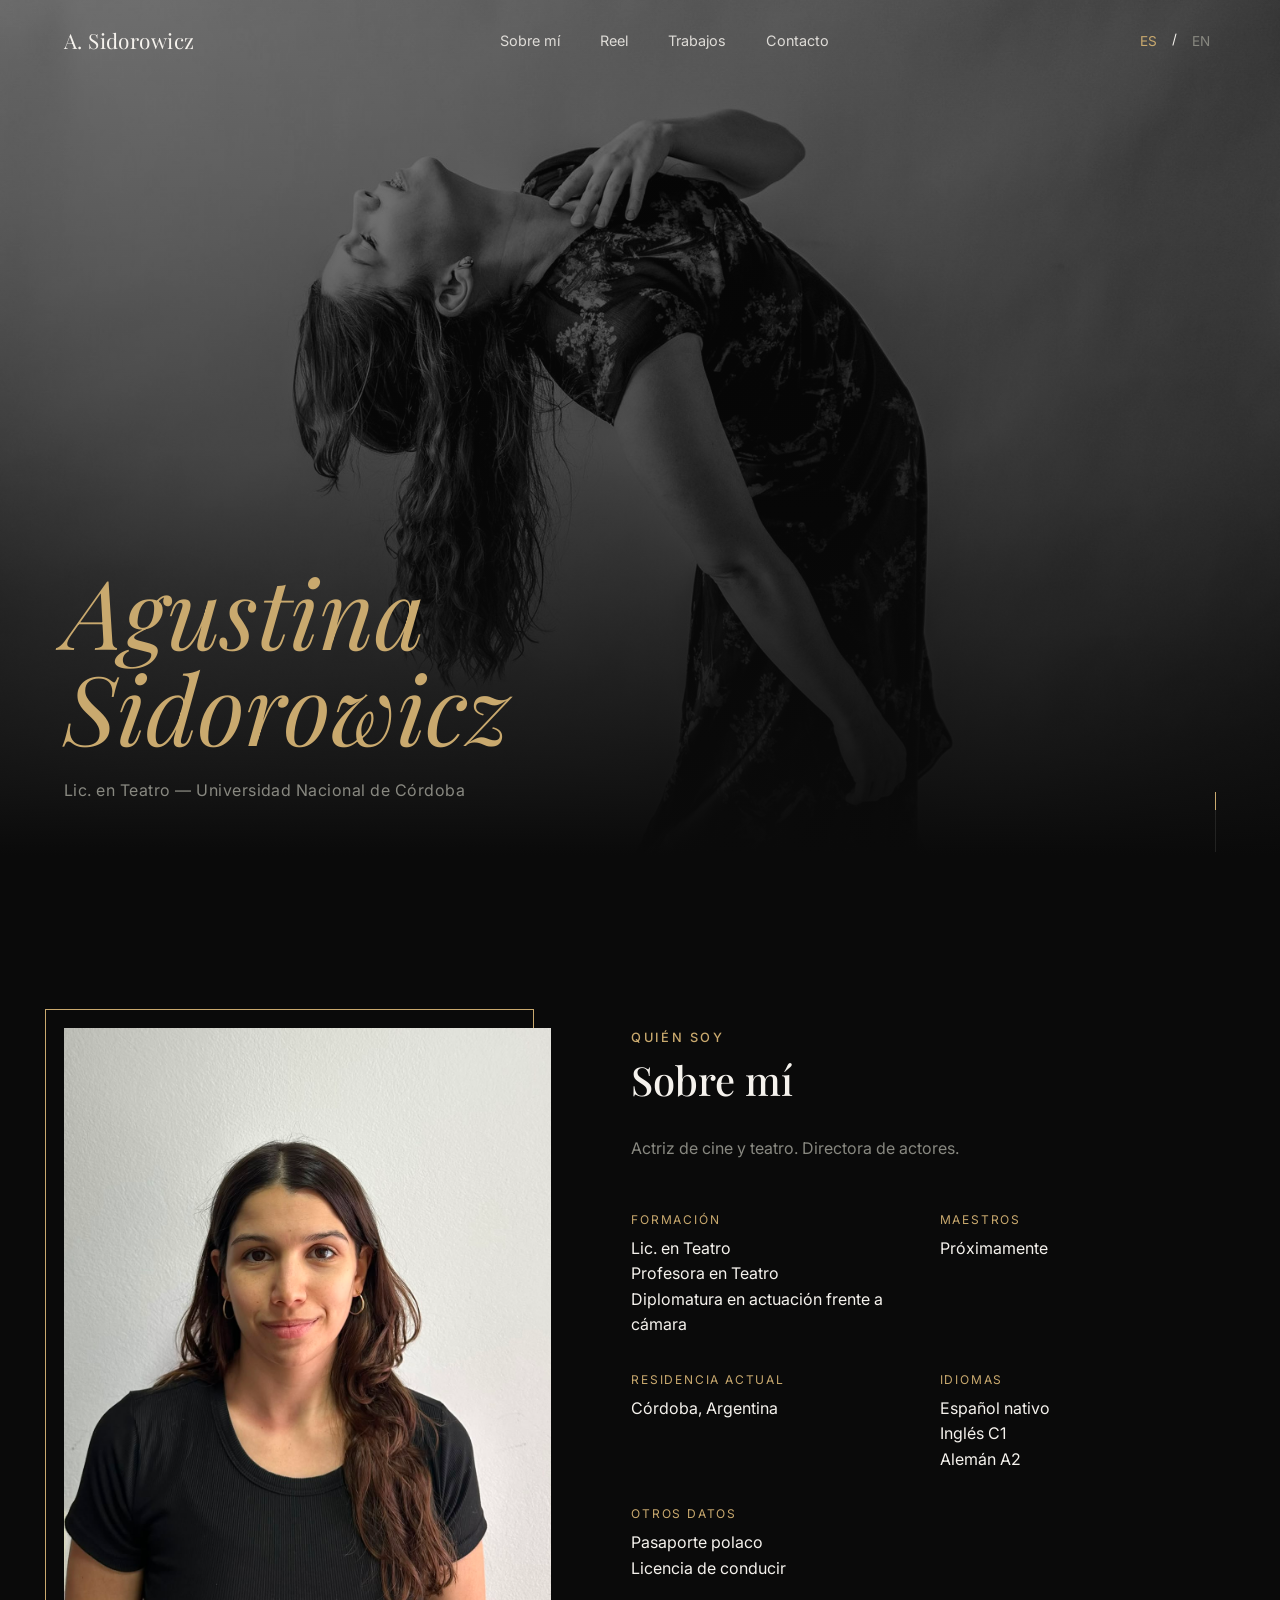
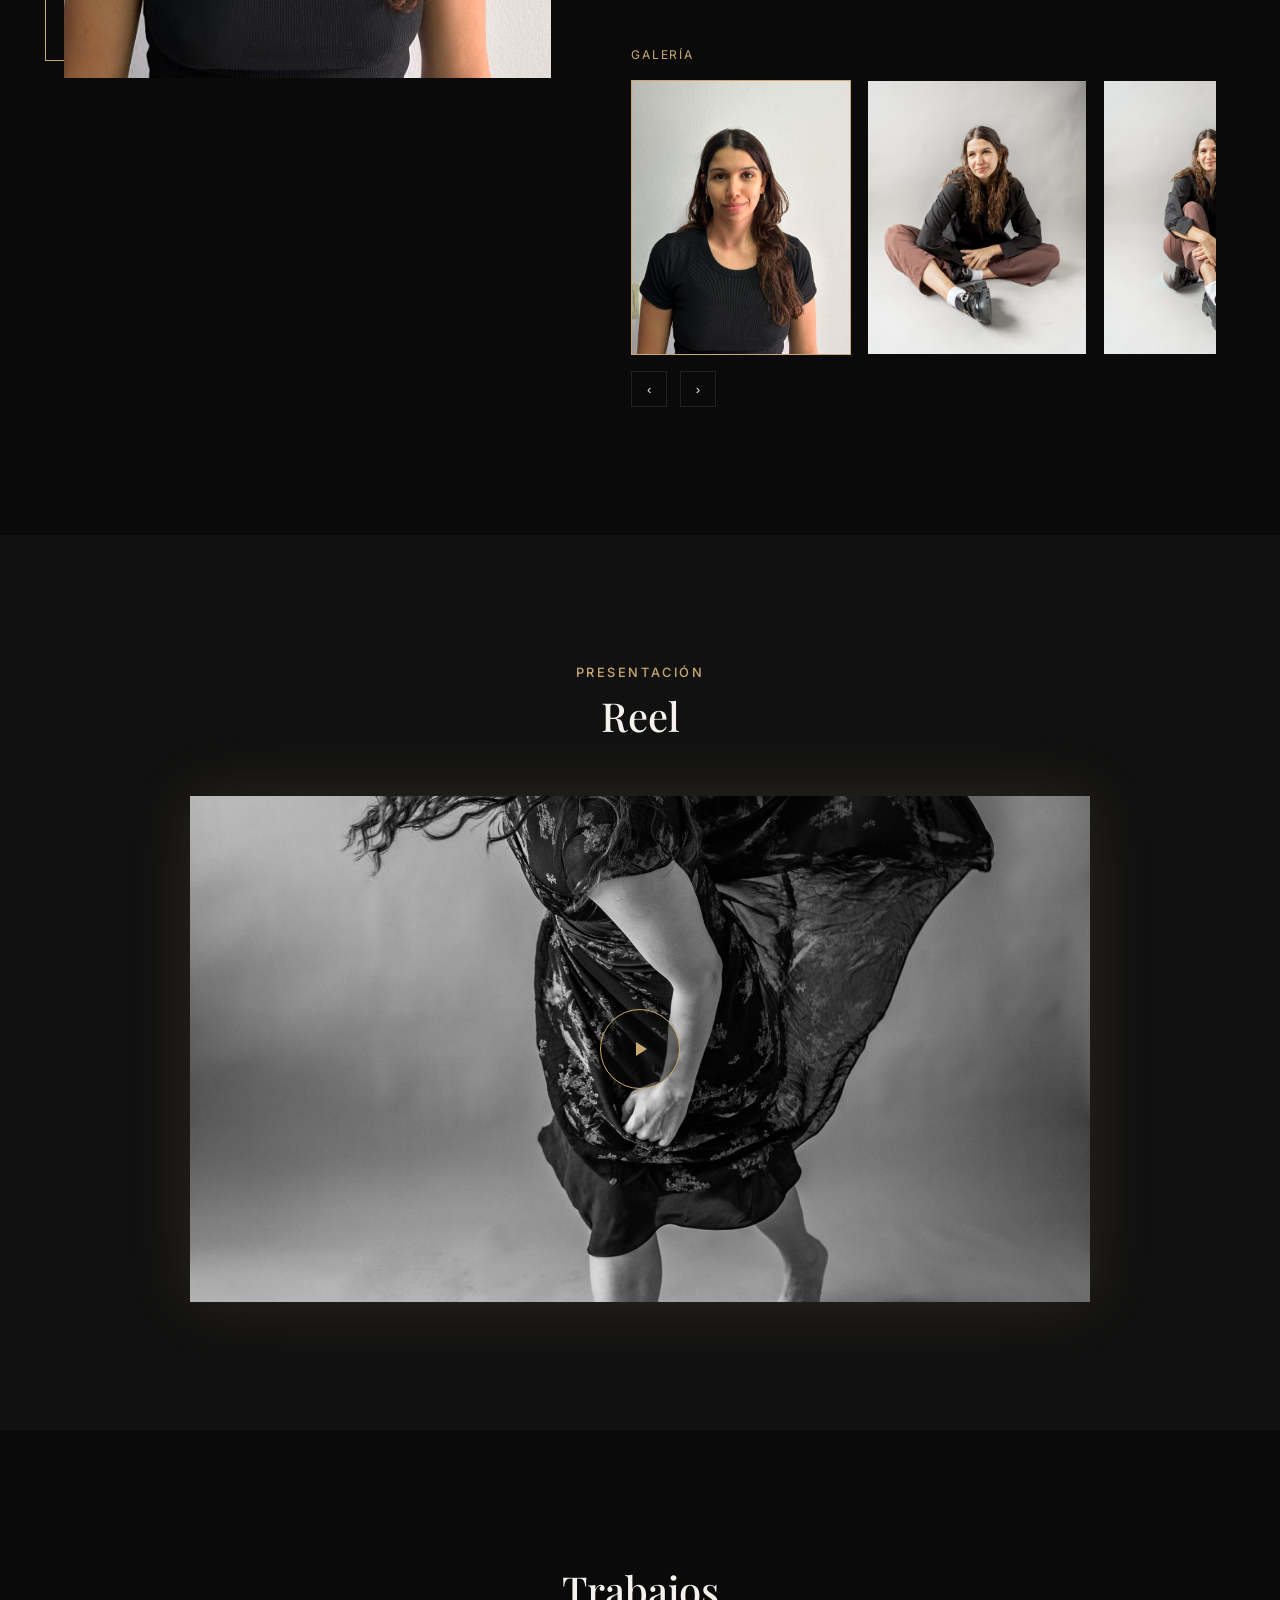
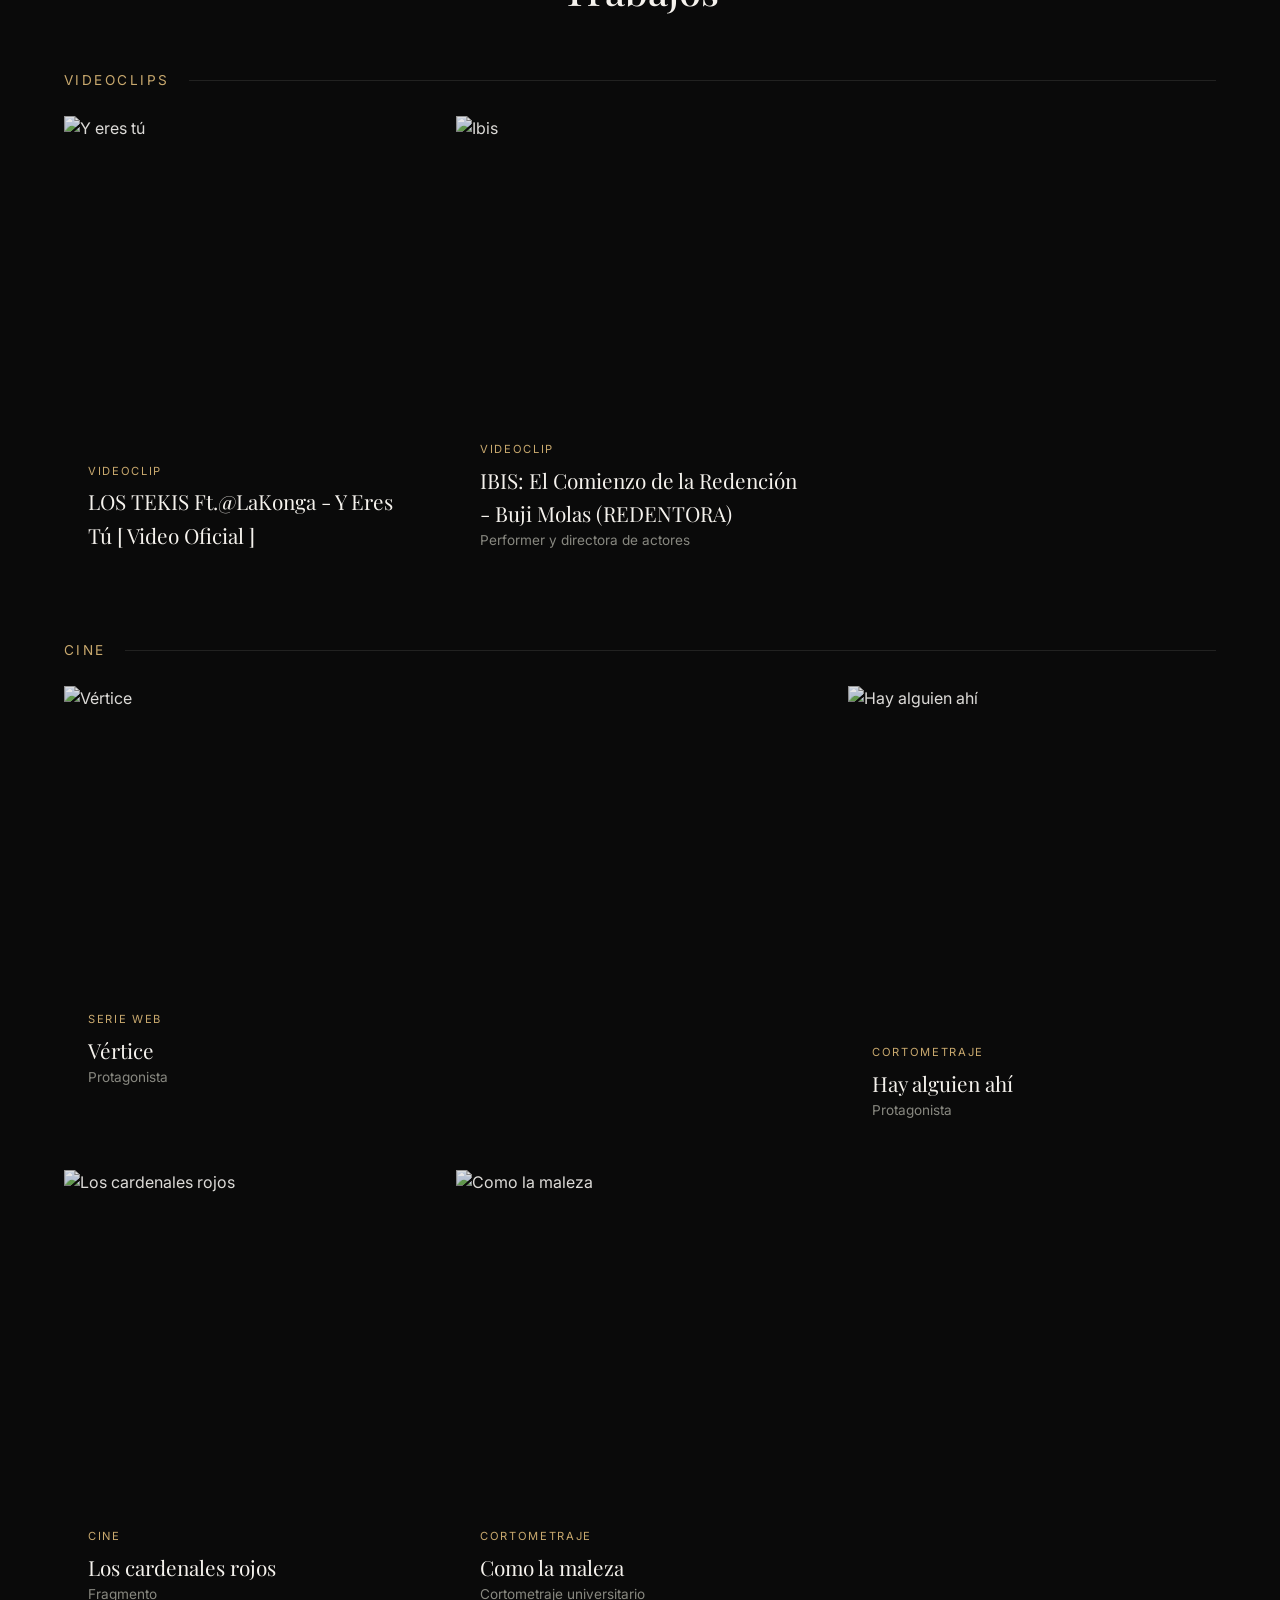
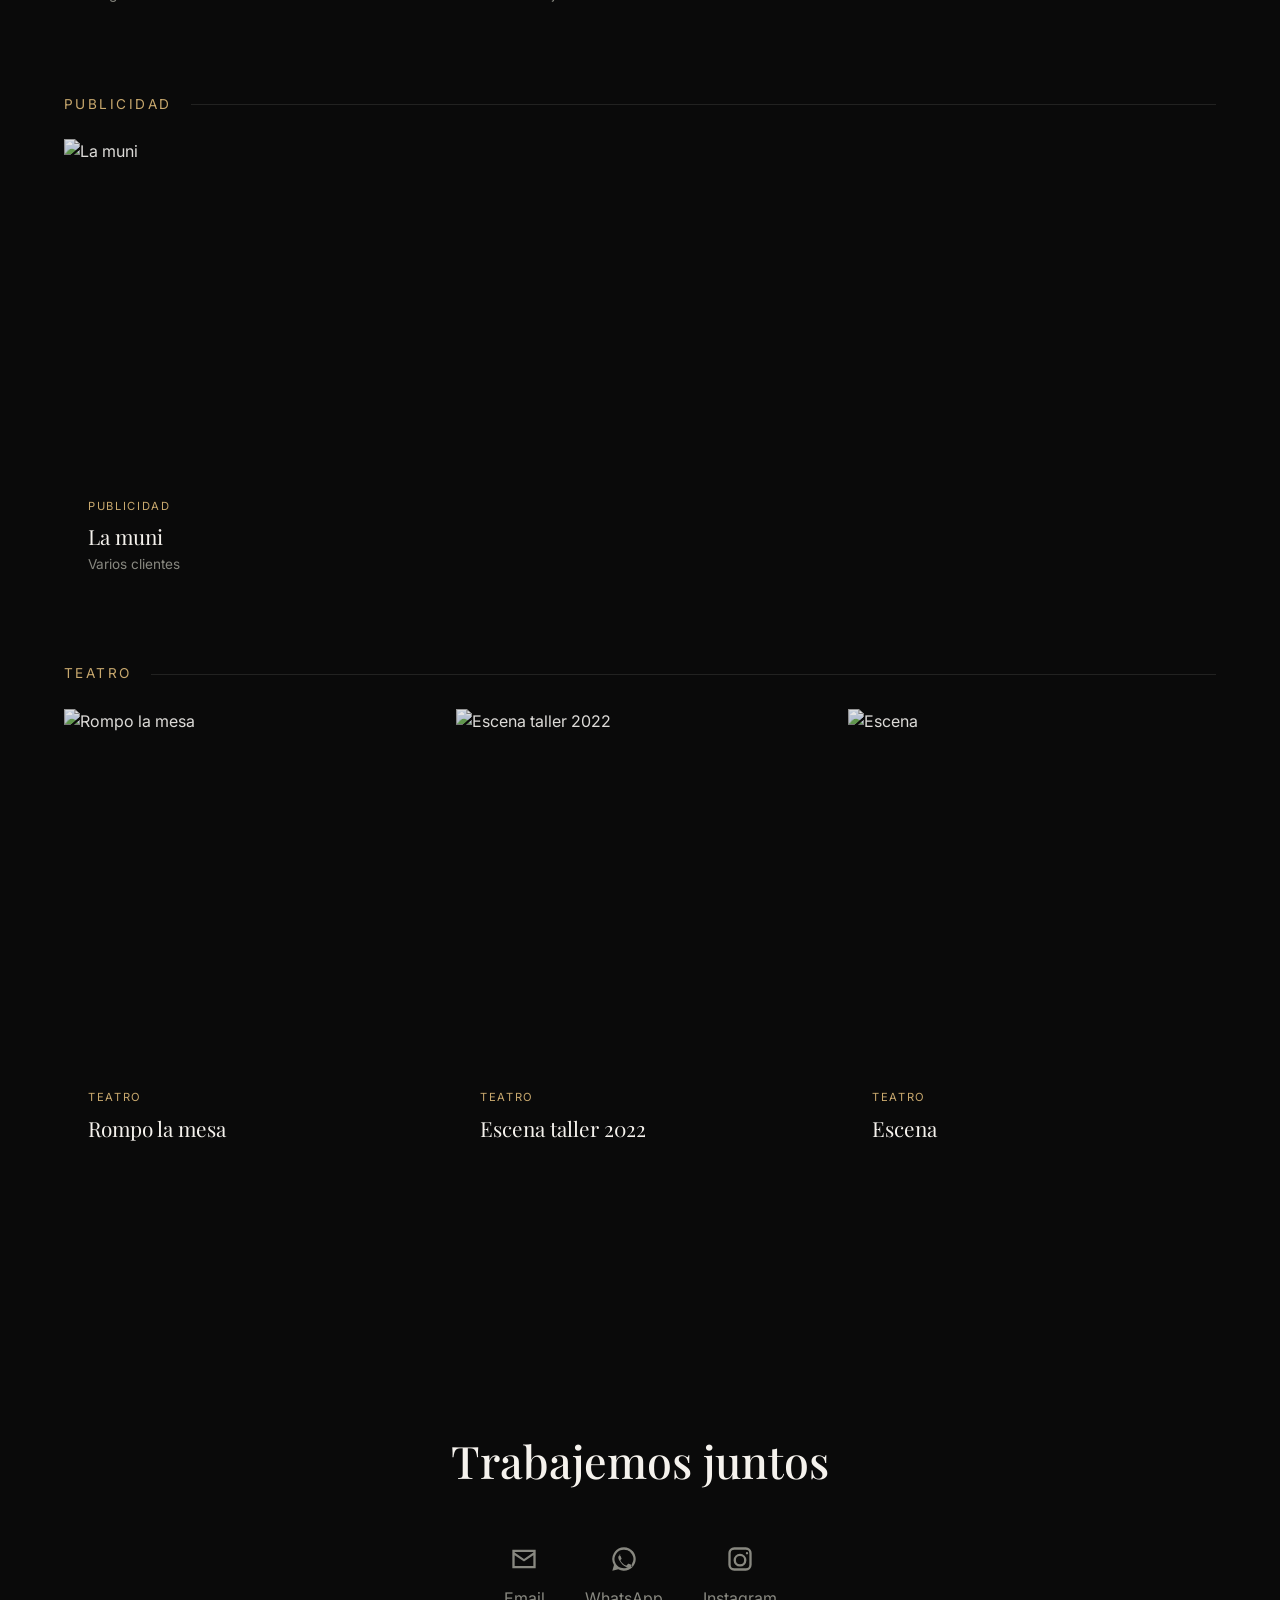
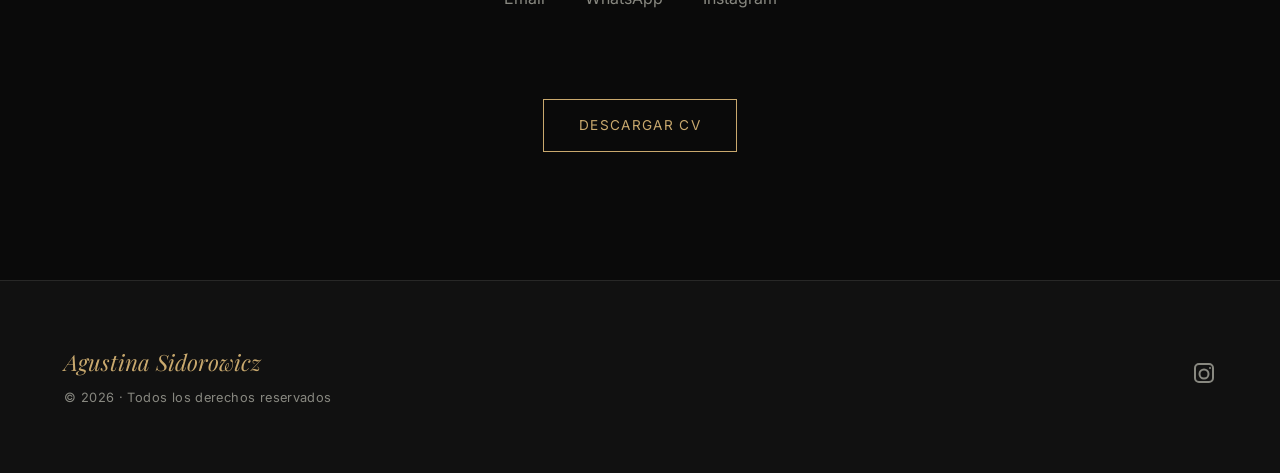
==== index.html @ 54436e5a "Portfolio de Agustina Sidorowicz" ====
<!DOCTYPE html>
<html lang="es">
<head>
<meta charset="UTF-8">
<meta name="viewport" content="width=device-width, initial-scale=1.0">
<title>Agustina Sidorowicz — Actriz de Cine y Teatro</title>
<meta name="description" content="Portfolio de Agustina Sidorowicz, actriz de cine y teatro, Córdoba, Argentina.">
<link rel="preconnect" href="https://fonts.googleapis.com">
<link rel="preconnect" href="https://fonts.gstatic.com" crossorigin>
<link href="https://fonts.googleapis.com/css2?family=Playfair+Display:ital,wght@0,400;0,500;1,400;1,500&family=Inter:wght@300;400;500&display=swap" rel="stylesheet">
<link rel="stylesheet" href="style.css?v=1">
</head>
<body>

<nav id="navbar">
  <div class="logo">A. Sidorowicz</div>
  <ul class="nav-links" id="nav-links">
    <li><a href="#about" data-es="Sobre mí" data-en="About">Sobre mí</a></li>
    <li><a href="#reel" data-es="Reel" data-en="Reel">Reel</a></li>
    <li><a href="#works" data-es="Trabajos" data-en="Works">Trabajos</a></li>
    <li><a href="#contact" data-es="Contacto" data-en="Contact">Contacto</a></li>
  </ul>
  <div class="nav-right">
    <div class="lang-switch">
      <button id="lang-es" class="active" onclick="setLang('es')">ES</button>
      <span>/</span>
      <button id="lang-en" onclick="setLang('en')">EN</button>
    </div>
    <button class="nav-toggle" id="nav-toggle" aria-label="Menú" aria-expanded="false">
      <span></span><span></span><span></span>
    </button>
  </div>
</nav>

<section id="hero">
  <div class="hero-bg-wrap" id="hero-bg-wrap">
    <img class="hero-bg" id="hero-bg-1"
         onerror="this.src='https://images.unsplash.com/photo-1494790108377-be9c29b29330?w=1600&q=80'"
         alt="Agustina Sidorowicz">
    <img class="hero-bg" id="hero-bg-2"
         onerror="this.src='https://images.unsplash.com/photo-1494790108377-be9c29b29330?w=1600&q=80'"
         alt="Agustina Sidorowicz">
  </div>
  <div class="hero-gradient"></div>
  <div class="hero-content">
    <h1>Agustina<br>Sidorowicz</h1>
    <p class="tagline" data-es="Lic. en Teatro — Universidad Nacional de Córdoba" data-en="B.A. in Theatre — Universidad Nacional de Córdoba">Lic. en Teatro — Universidad Nacional de Córdoba</p>
  </div>
  <div class="scroll-indicator"></div>
</section>

<section id="about" class="fade-in">
  <div class="about-grid">
    <div class="about-photo">
      <img class="about-photo-img active" id="about-photo-1" alt="Agustina Sidorowicz">
      <img class="about-photo-img" id="about-photo-2" alt="Agustina Sidorowicz">
    </div>
    <div>
      <p class="eyebrow" data-es="Quién soy" data-en="Who I am">Quién soy</p>
      <h2 data-es="Sobre mí" data-en="About me">Sobre mí</h2>
      <p class="bio" data-es="Actriz de cine y teatro. Directora de actores."
            data-en="Film and theater actress. Director of actors.">
        Actriz de cine y teatro. Directora de actores.
      </p>
      <div class="about-data">
        <div class="item">
          <div class="label" data-es="Formación" data-en="Training">Formación</div>
          <div class="value" data-es="Lic. en Teatro<br>Profesora en Teatro<br>Diplomatura en actuación frente a cámara"
               data-en="B.A. in Theatre<br>Theatre Teacher<br>Diploma in On-Camera Acting">Lic. en Teatro<br>Profesora en Teatro<br>Diplomatura en actuación frente a cámara</div>
        </div>
        <div class="item">
          <div class="label" data-es="Maestros" data-en="Teachers">Maestros</div>
          <div class="value" data-es="Próximamente" data-en="Coming soon">Próximamente</div>
        </div>
        <div class="item">
          <div class="label" data-es="residencia actual" data-en="current residence">residencia actual</div>
          <div class="value">Córdoba, Argentina</div>
        </div>
        <div class="item">
          <div class="label" data-es="Idiomas" data-en="Languages">Idiomas</div>
          <div class="value" data-es="Español nativo<br>Inglés C1<br>Alemán A2"
               data-en="Native Spanish<br>English C1<br>German A2">Español nativo<br>Inglés C1<br>Alemán A2</div>
        </div>
        <div class="item">
          <div class="label" data-es="Otros datos" data-en="Other">Otros datos</div>
          <div class="value" data-es="Pasaporte polaco<br>Licencia de conducir"
               data-en="Polish passport<br>Driver's license">Pasaporte polaco<br>Licencia de conducir</div>
        </div>
      </div>

      <div class="gallery-carousel">
        <p class="gallery-label" data-es="Galería" data-en="Gallery">Galería</p>
        <div class="carousel-track-wrap">
          <div class="carousel-track" id="carousel-track">
            <div class="slide"><img src="assets/images/gallery/gallery-1.jpg" alt="Foto 1"></div>
            <div class="slide"><img src="assets/images/gallery/gallery-2.jpg" alt="Foto 2"></div>
            <div class="slide"><img src="assets/images/gallery/gallery-3.jpg" alt="Foto 3"></div>
            <div class="slide"><img src="assets/images/gallery/gallery-4.jpg" alt="Foto 4"></div>
            <div class="slide"><img src="assets/images/gallery/gallery-5.jpg" alt="Foto 5"></div>
            <div class="slide"><img src="assets/images/gallery/gallery-6.jpg" alt="Foto 6"></div>
            <div class="slide"><img src="assets/images/gallery/gallery-7.jpg" alt="Foto 7"></div>
            <div class="slide"><img src="assets/images/gallery/gallery-8.jpg" alt="Foto 8"></div>
            <div class="slide"><img src="assets/images/gallery/gallery-9.jpg" alt="Foto 9"></div>
            <div class="slide"><img src="assets/images/gallery/gallery-10.jpg" alt="Foto 10"></div>
            <div class="slide"><img src="assets/images/gallery/gallery-11.jpg" alt="Foto 11"></div>
            <div class="slide"><img src="assets/images/gallery/gallery-12.jpg" alt="Foto 12"></div>
            <div class="slide"><img src="assets/images/gallery/gallery-13.jpg" alt="Foto 13"></div>

          </div>
        </div>
        <div class="carousel-controls">
          <button id="carousel-prev" aria-label="Anterior">‹</button>
          <button id="carousel-next" aria-label="Siguiente">›</button>
        </div>
      </div>
    </div>
  </div>
</section>

<section id="reel" class="fade-in">
  <p class="eyebrow" data-es="Presentación" data-en="Showreel" style="text-align:center;">Presentación</p>
  <h2 data-es="Reel" data-en="Reel">Reel</h2>
  <div class="reel-wrap" id="reel-wrap">
    <img class="reel-poster" id="reel-poster" src="assets/images/reel-poster.jpg"
         onerror="this.src='https://images.unsplash.com/photo-1485846234645-a62644f84728?w=1200&q=80'"
         alt="Reel poster">
    <div class="reel-play" id="reel-play">
      <svg viewBox="0 0 24 24"><path d="M8 5v14l11-7z"/></svg>
    </div>
    <iframe id="reel-iframe" src="" allow="autoplay" allowfullscreen></iframe>
  </div>
</section>

<section id="works" class="fade-in">
  <h2 data-es="Trabajos" data-en="Works">Trabajos</h2>

  <div class="works-group">
    <div class="works-subhead" data-es="Videoclips" data-en="Music videos">Videoclips</div>
    <div class="works-grid">

      <div class="work-card" data-video-url="https://www.youtube.com/embed/JLY9xpqb4BM?start=2&autoplay=1">
        <img src="https://i.ytimg.com/vi/JLY9xpqb4BM/maxresdefault.jpg"
             onerror="this.onerror=null;this.src='https://i.ytimg.com/vi/JLY9xpqb4BM/hqdefault.jpg'"
             alt="Y eres tú" loading="lazy">
        <div class="overlay">
          <div class="type" data-es="Videoclip" data-en="Music video">Videoclip</div>
          <div class="title">LOS TEKIS Ft.@LaKonga - Y Eres Tú [ Video Oficial ]</div>
          <div class="subtitle"></div>
        </div>
        <div class="play-icon"><svg viewBox="0 0 24 24"><path d="M8 5v14l11-7z"/></svg></div>
      </div>

      <div class="work-card" data-video-url="https://www.youtube.com/embed/x0AuKXWknxg?autoplay=1">
        <img src="https://i.ytimg.com/vi/x0AuKXWknxg/maxresdefault.jpg"
             onerror="this.onerror=null;this.src='https://i.ytimg.com/vi/x0AuKXWknxg/hqdefault.jpg'"
             alt="Ibis" loading="lazy">
        <div class="overlay">
          <div class="type" data-es="Videoclip" data-en="Music video">Videoclip</div>
          <div class="title">IBIS: El Comienzo de la Redención - Buji Molas (REDENTORA)</div>
          <div class="subtitle" data-es="Performer y directora de actores" data-en="Performer &amp; acting director">Performer y directora de actores</div>
        </div>
        <div class="play-icon"><svg viewBox="0 0 24 24"><path d="M8 5v14l11-7z"/></svg></div>
      </div>

    </div>
  </div>

  <div class="works-group">
    <div class="works-subhead" data-es="Cine" data-en="Film">Cine</div>
    <div class="works-grid">

      <div class="work-card featured" data-video-url="https://www.youtube.com/embed/Xz9hf-6Xyvc?autoplay=1">
        <img src="https://i.ytimg.com/vi/Xz9hf-6Xyvc/maxresdefault.jpg"
             onerror="this.onerror=null;this.src='https://i.ytimg.com/vi/Xz9hf-6Xyvc/hqdefault.jpg'"
             alt="Vértice" loading="lazy">
        <div class="overlay">
          <div class="type" data-es="Serie web" data-en="Web series">Serie web</div>
          <div class="title">Vértice</div>
          <div class="subtitle" data-es="Protagonista" data-en="Lead role">Protagonista</div>
        </div>
        <div class="play-icon"><svg viewBox="0 0 24 24"><path d="M8 5v14l11-7z"/></svg></div>
      </div>

      <div class="work-card" data-video-url="https://www.youtube.com/embed/hF71v5F35-4?autoplay=1">
        <img src="https://i.ytimg.com/vi/hF71v5F35-4/maxresdefault.jpg"
             onerror="this.onerror=null;this.src='https://i.ytimg.com/vi/hF71v5F35-4/hqdefault.jpg'"
             alt="Hay alguien ahí" loading="lazy">
        <div class="overlay">
          <div class="type" data-es="Cortometraje" data-en="Short film">Cortometraje</div>
          <div class="title">Hay alguien ahí</div>
          <div class="subtitle" data-es="Protagonista" data-en="Lead role">Protagonista</div>
        </div>
        <div class="play-icon"><svg viewBox="0 0 24 24"><path d="M8 5v14l11-7z"/></svg></div>
      </div>

      <div class="work-card" data-video-url="https://www.youtube.com/embed/aoZAoo9s7VY?autoplay=1">
        <img src="https://i.ytimg.com/vi/aoZAoo9s7VY/maxresdefault.jpg"
             onerror="this.onerror=null;this.src='https://i.ytimg.com/vi/aoZAoo9s7VY/hqdefault.jpg'"
             alt="Los cardenales rojos" loading="lazy">
        <div class="overlay">
          <div class="type" data-es="Cine" data-en="Film">Cine</div>
          <div class="title">Los cardenales rojos</div>
          <div class="subtitle" data-es="Fragmento" data-en="Excerpt">Fragmento</div>
        </div>
        <div class="play-icon"><svg viewBox="0 0 24 24"><path d="M8 5v14l11-7z"/></svg></div>
      </div>

      <div class="work-card" data-video-url="https://www.youtube.com/embed/kcX_4Fw9fmM?autoplay=1">
        <img src="https://i.ytimg.com/vi/kcX_4Fw9fmM/maxresdefault.jpg"
             onerror="this.onerror=null;this.src='https://i.ytimg.com/vi/kcX_4Fw9fmM/hqdefault.jpg'"
             alt="Como la maleza" loading="lazy">
        <div class="overlay">
          <div class="type" data-es="Cortometraje" data-en="Short film">Cortometraje</div>
          <div class="title">Como la maleza</div>
          <div class="subtitle" data-es="Cortometraje universitario" data-en="University short film">Cortometraje universitario</div>
        </div>
        <div class="play-icon"><svg viewBox="0 0 24 24"><path d="M8 5v14l11-7z"/></svg></div>
      </div>

    </div>
  </div>

  <div class="works-group">
    <div class="works-subhead" data-es="Publicidad" data-en="Advertising">Publicidad</div>
    <div class="works-grid">

      <div class="work-card" data-video-url="https://www.youtube.com/embed/wa7rtYZYaCU?autoplay=1">
        <img src="https://i.ytimg.com/vi/wa7rtYZYaCU/maxresdefault.jpg"
             onerror="this.onerror=null;this.src='https://i.ytimg.com/vi/wa7rtYZYaCU/hqdefault.jpg'"
             alt="La muni" loading="lazy">
        <div class="overlay">
          <div class="type" data-es="Publicidad" data-en="Advertising">Publicidad</div>
          <div class="title">La muni</div>
          <div class="subtitle" data-es="Varios clientes" data-en="Various clients">Varios clientes</div>
        </div>
        <div class="play-icon"><svg viewBox="0 0 24 24"><path d="M8 5v14l11-7z"/></svg></div>
      </div>

    </div>
  </div>

  <div class="works-group">
    <div class="works-subhead" data-es="Teatro" data-en="Theatre">Teatro</div>
    <div class="works-grid">

      <div class="work-card" data-video-url="https://www.youtube.com/embed/HoifYXZeAL0?autoplay=1">
        <img src="https://i.ytimg.com/vi/HoifYXZeAL0/maxresdefault.jpg"
             onerror="this.onerror=null;this.src='https://i.ytimg.com/vi/HoifYXZeAL0/hqdefault.jpg'"
             alt="Rompo la mesa" loading="lazy">
        <div class="overlay">
          <div class="type" data-es="Teatro" data-en="Theatre">Teatro</div>
          <div class="title">Rompo la mesa</div>
          <div class="subtitle"></div>
        </div>
        <div class="play-icon"><svg viewBox="0 0 24 24"><path d="M8 5v14l11-7z"/></svg></div>
      </div>

      <div class="work-card" data-video-url="https://www.youtube.com/embed/TDze6Y7yIgo?autoplay=1">
        <img src="https://i.ytimg.com/vi/TDze6Y7yIgo/maxresdefault.jpg"
             onerror="this.onerror=null;this.src='https://i.ytimg.com/vi/TDze6Y7yIgo/hqdefault.jpg'"
             alt="Escena taller 2022" loading="lazy">
        <div class="overlay">
          <div class="type" data-es="Teatro" data-en="Theatre">Teatro</div>
          <div class="title">Escena taller 2022</div>
          <div class="subtitle"></div>
        </div>
        <div class="play-icon"><svg viewBox="0 0 24 24"><path d="M8 5v14l11-7z"/></svg></div>
      </div>

      <div class="work-card" data-video-url="https://www.youtube.com/embed/SitxZE5j6G4?autoplay=1">
        <img src="https://i.ytimg.com/vi/SitxZE5j6G4/maxresdefault.jpg"
             onerror="this.onerror=null;this.src='https://i.ytimg.com/vi/SitxZE5j6G4/hqdefault.jpg'"
             alt="Escena" loading="lazy">
        <div class="overlay">
          <div class="type" data-es="Teatro" data-en="Theatre">Teatro</div>
          <div class="title" data-es="Escena" data-en="Scene">Escena</div>
          <div class="subtitle"></div>
        </div>
        <div class="play-icon"><svg viewBox="0 0 24 24"><path d="M8 5v14l11-7z"/></svg></div>
      </div>

    </div>
  </div>
</section>

<div class="lightbox" id="lightbox">
  <div class="lightbox-inner">
    <button class="lightbox-close" id="lightbox-close">&times;</button>
    <iframe id="lightbox-iframe" src="" allow="autoplay" allowfullscreen></iframe>
  </div>
</div>

<section id="contact" class="fade-in">
  <h2 data-es="Trabajemos juntos" data-en="Let's work together">Trabajemos juntos</h2>
  <div class="contact-icons">
    <div class="contact-icon" id="contact-email">
      <svg viewBox="0 0 24 24"><path d="M2 4h20v16H2V4zm2 2v.5l8 5.5 8-5.5V6H4zm16 2.7-7.4 5.1a1 1 0 0 1-1.2 0L4 8.7V18h16V8.7z"/></svg>
      <span data-es="Email" data-en="Email">Email</span>
    </div>
    <div class="contact-icon" id="contact-whatsapp">
      <svg viewBox="0 0 24 24"><path d="M12 2a10 10 0 0 0-8.6 15.1L2 22l5.1-1.3A10 10 0 1 0 12 2zm0 2a8 8 0 0 1 6.9 12.1l-.3.5.6 2.2-2.2-.6-.5.3A8 8 0 1 1 12 4zm-3 4c-.3 0-.7.1-.9.5-.3.4-1 1.2-1 2.3 0 1.5 1.6 3.5 1.8 3.8.2.3 2.4 3.6 5.8 4.6 2.9.8 2.9-.2 3.4-.6.4-.5.4-1.2.3-1.4-.1-.2-2-1-2.3-1.1-.3-.1-.5-.1-.8.2-.2.3-.8 1-1 1.2-.2.2-.4.2-.7.1-.3-.1-1.4-.5-2.6-1.7-1-1-1.7-2.2-1.9-2.5-.2-.3 0-.5.1-.7l.6-.7c.2-.2.1-.5 0-.7-.1-.2-.6-1.5-.9-2-.2-.4-.5-.4-.8-.4z"/></svg>
      <span>WhatsApp</span>
    </div>
    <a class="contact-icon" href="https://www.instagram.com/agustinasido" target="_blank" rel="noopener">
      <svg viewBox="0 0 24 24"><path d="M7 2h10a5 5 0 0 1 5 5v10a5 5 0 0 1-5 5H7a5 5 0 0 1-5-5V7a5 5 0 0 1 5-5zm0 2a3 3 0 0 0-3 3v10a3 3 0 0 0 3 3h10a3 3 0 0 0 3-3V7a3 3 0 0 0-3-3H7zm5 3.5a5.5 5.5 0 1 1 0 11 5.5 5.5 0 0 1 0-11zm0 2a3.5 3.5 0 1 0 0 7 3.5 3.5 0 0 0 0-7zM18 6a1 1 0 1 1 0 2 1 1 0 0 1 0-2z"/></svg>
      <span>Instagram</span>
    </a>
  </div>
  <div class="contact-reveal" id="contact-reveal"></div>
  <a class="cv-btn" href="https://drive.google.com/uc?export=download&id=11QrfnV6p1DkfInrLYAVGyrS6_4nwF-OF" target="_blank" rel="noopener" data-es="Descargar CV" data-en="Download CV">Descargar CV</a>
</section>

<footer>
  <div class="footer-brand">
    <span class="footer-logo">Agustina Sidorowicz</span>
    <span class="footer-copy">&copy; <span id="footer-year"></span> &middot; <span data-es="Todos los derechos reservados" data-en="All rights reserved">Todos los derechos reservados</span></span>
  </div>
  <a class="footer-social" href="https://www.instagram.com/agustinasido" target="_blank" rel="noopener" aria-label="Instagram">
    <svg viewBox="0 0 24 24"><path d="M7 2h10a5 5 0 0 1 5 5v10a5 5 0 0 1-5 5H7a5 5 0 0 1-5-5V7a5 5 0 0 1 5-5zm0 2a3 3 0 0 0-3 3v10a3 3 0 0 0 3 3h10a3 3 0 0 0 3-3V7a3 3 0 0 0-3-3H7zm5 3.5a5.5 5.5 0 1 1 0 11 5.5 5.5 0 0 1 0-11zm0 2a3.5 3.5 0 1 0 0 7 3.5 3.5 0 0 0 0-7zM18 6a1 1 0 1 1 0 2 1 1 0 0 1 0-2z"/></svg>
  </a>
</footer>

<script src="script.js?v=1"></script>

</body>
</html>
---- style.css ----
:root{
  --bg:#0A0A0A;
  --bg-soft:#111111;
  --text:#F5F2ED;
  --muted:#888880;
  --accent:#C9A96E;
  --border:rgba(245,242,237,0.1);
}

*{box-sizing:border-box;margin:0;padding:0;}

html{scroll-behavior:smooth;}

body{
  background:var(--bg);
  color:var(--text);
  font-family:'Inter',system-ui,sans-serif;
  font-weight:400;
  line-height:1.6;
  overflow-x:hidden;
}

h1,h2,h3,.display{
  font-family:'Playfair Display',Georgia,serif;
  font-weight:500;
}

a{color:inherit;text-decoration:none;}

img{display:block;max-width:100%;}

section{padding:8rem 4rem;}

.eyebrow{
  color:var(--accent);
  text-transform:uppercase;
  letter-spacing:0.2em;
  font-size:0.8rem;
  font-weight:500;
}

/* Fade in on scroll */
.fade-in{
  opacity:0;
  transform:translateY(24px);
  transition:opacity 0.8s ease, transform 0.8s ease;
}
.fade-in.visible{
  opacity:1;
  transform:none;
}
@media (prefers-reduced-motion: reduce){
  .fade-in{opacity:1;transform:none;transition:none;}
}

/* ===== NAV ===== */
nav{
  position:fixed;
  top:0;left:0;right:0;
  z-index:100;
  display:flex;
  align-items:center;
  justify-content:space-between;
  padding:1.5rem 4rem;
  transition:background 0.4s ease, border-color 0.4s ease, backdrop-filter 0.4s ease;
  border-bottom:1px solid transparent;
}
nav.scrolled{
  background:rgba(10,10,10,0.7);
  backdrop-filter:blur(12px);
  border-bottom:1px solid var(--border);
}
.logo{
  font-family:'Playfair Display',serif;
  font-size:1.3rem;
  letter-spacing:0.02em;
}
.nav-links{
  display:flex;
  gap:2.5rem;
  list-style:none;
  font-size:0.9rem;
}
.nav-links a{
  position:relative;
  opacity:0.85;
  transition:opacity 0.3s ease;
}
.nav-links a:hover{opacity:1;color:var(--accent);}

.nav-right{
  display:flex;
  align-items:center;
  gap:1.2rem;
}

.lang-switch{
  display:flex;
  gap:0.5rem;
  font-size:0.85rem;
  letter-spacing:0.05em;
}
.lang-switch button{
  background:none;
  border:none;
  color:var(--muted);
  cursor:pointer;
  font-family:inherit;
  font-size:inherit;
  padding:0.2rem 0.4rem;
}
.lang-switch button.active{color:var(--accent);}

.nav-toggle{
  display:none;
  flex-direction:column;
  justify-content:center;
  gap:5px;
  width:28px;height:28px;
  background:none;
  border:none;
  cursor:pointer;
  padding:0;
}
.nav-toggle span{
  display:block;
  width:100%;
  height:1px;
  background:var(--text);
  transition:transform 0.3s ease, opacity 0.3s ease;
}
.nav-toggle[aria-expanded="true"] span:nth-child(1){transform:translateY(6px) rotate(45deg);}
.nav-toggle[aria-expanded="true"] span:nth-child(2){opacity:0;}
.nav-toggle[aria-expanded="true"] span:nth-child(3){transform:translateY(-6px) rotate(-45deg);}

/* ===== HERO ===== */
#hero{
  position:relative;
  height:100vh;
  height:100dvh; /* dvh evita el salto por la barra de URL en iOS Safari */
  display:flex;
  align-items:flex-end;
  padding:0 4rem 6rem;
  overflow:hidden;
}
#hero .hero-bg-wrap{
  position:absolute;
  inset:0;
  z-index:0;
}
#hero .hero-bg{
  position:absolute;
  top:0;left:0;
  width:100%;height:100%;
  object-fit:cover;
  opacity:0;
  transition:opacity 1.8s ease;
  z-index:0;
}
@media (prefers-reduced-motion: reduce){
  #hero .hero-bg{transition:none;}
}
#hero .hero-gradient{
  position:absolute;
  inset:0;
  background:linear-gradient(to top, var(--bg) 5%, rgba(10,10,10,0.4) 50%, rgba(10,10,10,0.1) 100%);
  z-index:1;
}
.hero-content{
  position:relative;
  z-index:2;
}
.hero-content h1{
  font-size:6rem;
  line-height:1;
  font-style:italic;
  color:var(--accent);
  font-weight:400;
}
.hero-content .tagline{
  margin-top:1.5rem;
  color:var(--muted);
  font-size:1rem;
  letter-spacing:0.03em;
}
.scroll-indicator{
  position:absolute;
  right:4rem;
  bottom:3rem;
  z-index:2;
  width:1px;
  height:60px;
  background:var(--border);
  overflow:hidden;
}
.scroll-indicator::after{
  content:'';
  position:absolute;
  top:0;left:0;
  width:100%;height:30%;
  background:var(--accent);
  animation:scrollDown 2s ease-in-out infinite;
}
@keyframes scrollDown{
  0%{transform:translateY(-100%);}
  100%{transform:translateY(200%);}
}
@media (prefers-reduced-motion: reduce){
  .scroll-indicator::after{animation:none;}
}

/* ===== ABOUT ===== */
#about{background:var(--bg);}
.about-grid{
  display:grid;
  grid-template-columns:minmax(0,1fr) minmax(0,1.2fr);
  gap:5rem;
  align-items:start;
}
.about-photo{
  position:relative;
  aspect-ratio:3/4;
}
.about-photo::before{
  content:'';
  position:absolute;
  top:-1.2rem;left:-1.2rem;
  width:100%;height:100%;
  border:1px solid var(--accent);
  z-index:0;
}
.about-photo-img{
  position:absolute;
  top:0;left:0;
  width:100%;height:100%;
  object-fit:cover;
  z-index:1;
  opacity:0;
  transition:opacity 0.9s ease;
}
.about-photo-img.active{opacity:1;z-index:2;}
@media (prefers-reduced-motion: reduce){
  .about-photo-img{transition:none;}
}
#about h2{font-size:2.5rem;margin-bottom:1.5rem;}
#about .bio{color:var(--muted);margin-bottom:3rem;}
.about-data{
  display:grid;
  grid-template-columns:1fr 1fr;
  gap:2rem;
}
.about-data .item .label{
  color:var(--accent);
  font-size:0.75rem;
  text-transform:uppercase;
  letter-spacing:0.15em;
  margin-bottom:0.4rem;
}
.about-data .item .value{font-size:1rem;}

/* Gallery carousel inside About */
.gallery-carousel{
  margin-top:4rem;
  position:relative;
}
.gallery-carousel .gallery-label{
  font-size:0.75rem;
  text-transform:uppercase;
  letter-spacing:0.15em;
  color:var(--accent);
  margin-bottom:1rem;
}
.carousel-track-wrap{
  overflow:hidden;
  position:relative;
}
.carousel-track{
  display:flex;
  gap:1rem;
  transition:transform 0.5s ease;
}
.carousel-track .slide{
  flex:0 0 auto;
  width:220px;
  aspect-ratio:4/5;
  overflow:hidden;
  cursor:pointer;
  border:1px solid transparent;
  transition:border-color 0.4s ease;
}
.carousel-track .slide img{
  width:100%;height:100%;
  object-fit:cover;
  filter:grayscale(20%);
  transition:filter 0.4s ease, transform 0.4s ease;
}
.carousel-track .slide:hover img{
  filter:grayscale(0%);
  transform:scale(1.04);
}
.carousel-track .slide.active{
  border-color:var(--accent);
}
.carousel-track .slide.active img{
  filter:grayscale(0%);
}
.carousel-controls{
  display:flex;
  gap:0.8rem;
  margin-top:1rem;
}
.carousel-controls button{
  width:36px;height:36px;
  border:1px solid var(--border);
  background:none;
  color:var(--text);
  cursor:pointer;
  display:flex;
  align-items:center;
  justify-content:center;
  transition:border-color 0.3s ease, color 0.3s ease;
}
.carousel-controls button:hover{
  border-color:var(--accent);
  color:var(--accent);
}

/* ===== REEL ===== */
#reel{background:var(--bg-soft);text-align:center;}
#reel h2{font-size:2.5rem;margin-bottom:3rem;}
.reel-wrap{
  position:relative;
  max-width:900px;
  margin:0 auto;
  aspect-ratio:16/9;
  background:#000;
  box-shadow:0 0 60px rgba(201,169,110,0.15);
}
.reel-poster{
  position:absolute;
  inset:0;
  width:100%;height:100%;
  object-fit:cover;
  cursor:pointer;
}
.reel-play{
  position:absolute;
  top:50%;left:50%;
  transform:translate(-50%,-50%);
  width:80px;height:80px;
  border-radius:50%;
  border:1px solid var(--accent);
  background:rgba(10,10,10,0.5);
  display:flex;
  align-items:center;
  justify-content:center;
  cursor:pointer;
  transition:transform 0.3s ease, background 0.3s ease;
}
.reel-play:hover{transform:translate(-50%,-50%) scale(1.08);background:rgba(201,169,110,0.2);}
.reel-play svg{width:24px;height:24px;fill:var(--accent);}
.reel-wrap iframe{
  width:100%;height:100%;
  border:none;
  display:none;
}
.reel-wrap.playing .reel-poster,
.reel-wrap.playing .reel-play{display:none;}
.reel-wrap.playing iframe{display:block;}

/* ===== WORKS ===== */
#works{background:var(--bg);}
#works h2{font-size:2.5rem;margin-bottom:3rem;text-align:center;}
.works-group{margin-bottom:4rem;}
.works-group:last-child{margin-bottom:0;}
.works-subhead{
  display:flex;
  align-items:center;
  gap:1.2rem;
  margin-bottom:1.5rem;
  font-size:0.85rem;
  text-transform:uppercase;
  letter-spacing:0.18em;
  color:var(--accent);
}
.works-subhead::after{
  content:'';
  flex:1;
  height:1px;
  background:var(--border);
}
.works-grid{
  display:grid;
  grid-template-columns:repeat(3,minmax(0,1fr));
  gap:1.5rem;
}
.work-card{
  position:relative;
  aspect-ratio:4/5;
  overflow:hidden;
  cursor:pointer;
}
.work-card.featured{
  grid-column:span 2;
  aspect-ratio:16/9;
}
.work-card img{
  width:100%;height:100%;
  object-fit:cover;
  filter:grayscale(30%);
  transition:transform 0.5s ease, filter 0.5s ease;
}
.work-card:hover img{
  transform:scale(1.04);
  filter:grayscale(0%);
}
.work-card iframe{
  width:100%;height:100%;
  border:none;
  pointer-events:none;
  filter:grayscale(30%);
  transition:filter 0.5s ease;
}
.work-card:hover iframe{
  filter:grayscale(0%);
}
.work-card .overlay{
  position:absolute;
  inset:0;
  background:linear-gradient(to top, rgba(10,10,10,0.85) 0%, rgba(10,10,10,0.1) 60%);
  display:flex;
  flex-direction:column;
  justify-content:flex-end;
  padding:1.5rem;
}
.work-card .type{
  color:var(--accent);
  font-size:0.7rem;
  text-transform:uppercase;
  letter-spacing:0.15em;
  margin-bottom:0.3rem;
}
.work-card .title{
  font-family:'Playfair Display',serif;
  font-size:1.3rem;
}
.work-card .subtitle{
  color:var(--muted);
  font-size:0.85rem;
}
.work-card .play-icon{
  position:absolute;
  top:50%;left:50%;
  transform:translate(-50%,-50%);
  width:56px;height:56px;
  border-radius:50%;
  border:1px solid var(--accent);
  background:rgba(10,10,10,0.5);
  display:flex;
  align-items:center;
  justify-content:center;
  opacity:0;
  transition:opacity 0.3s ease;
}
.work-card:hover .play-icon{opacity:1;}
.work-card .play-icon svg{width:18px;height:18px;fill:var(--accent);}
/* En dispositivos táctiles no hay hover: mostrar siempre el ícono de play */
@media (hover:none){
  .work-card .play-icon{opacity:1;}
}

/* ===== LIGHTBOX ===== */
.lightbox{
  position:fixed;
  inset:0;
  z-index:200;
  background:rgba(5,5,5,0.92);
  display:none;
}
.lightbox.open{
  display:flex;
  align-items:center;
  justify-content:center;
  min-height:100vh;
  min-height:100dvh;
}
.lightbox-inner{
  position:relative;
  width:90%;
  max-width:1000px;
  aspect-ratio:16/9;
}
.lightbox-inner iframe{
  width:100%;height:100%;
  border:none;
}
.lightbox-close{
  position:absolute;
  top:-3rem;right:0;
  background:none;
  border:none;
  color:var(--text);
  font-size:1.5rem;
  cursor:pointer;
}

/* ===== CONTACT ===== */
#contact{background:var(--bg);text-align:center;}
#contact h2{font-size:2.8rem;margin-bottom:3rem;}
.contact-icons{
  display:flex;
  justify-content:center;
  gap:2.5rem;
  margin-bottom:2rem;
}
.contact-icon{
  display:flex;
  flex-direction:column;
  align-items:center;
  gap:0.8rem;
  cursor:pointer;
  color:var(--muted);
  transition:color 0.3s ease;
}
.contact-icon:hover{color:var(--accent);}
.contact-icon svg{width:28px;height:28px;fill:currentColor;}
.contact-reveal{
  min-height:1.5rem;
  color:var(--accent);
  font-size:0.95rem;
  margin-bottom:2rem;
}
.cv-btn{
  display:inline-block;
  border:1px solid var(--accent);
  color:var(--accent);
  padding:0.9rem 2.2rem;
  font-size:0.85rem;
  text-transform:uppercase;
  letter-spacing:0.1em;
  transition:background 0.3s ease, color 0.3s ease;
}
.cv-btn:hover{background:var(--accent);color:var(--bg);}

/* ===== FOOTER ===== */
footer{
  padding:4rem;
  display:flex;
  justify-content:space-between;
  align-items:center;
  border-top:1px solid var(--border);
  background:var(--bg-soft);
}
.footer-brand{
  display:flex;
  flex-direction:column;
  gap:0.5rem;
}
.footer-logo{
  font-family:'Playfair Display',serif;
  font-style:italic;
  font-size:1.4rem;
  color:var(--accent);
}
.footer-copy{
  color:var(--muted);
  font-size:0.8rem;
  letter-spacing:0.03em;
}
.footer-social{
  color:var(--muted);
  transition:color 0.3s ease;
}
.footer-social:hover{color:var(--accent);}
.footer-social svg{width:24px;height:24px;fill:currentColor;}

/* ===== RESPONSIVE ===== */
@media (max-width:768px){
  section{padding:5rem 1.5rem;}
  nav{padding:1.2rem 1.5rem;}
  .nav-toggle{display:flex;}
  .nav-links{
    position:fixed;
    top:0;right:0;
    height:100vh;
    height:100dvh;
    width:75%;
    max-width:300px;
    margin:0;
    list-style:none;
    background:rgba(10,10,10,0.97);
    backdrop-filter:blur(12px);
    display:flex;
    flex-direction:column;
    justify-content:center;
    align-items:center;
    gap:2.2rem;
    font-size:1.1rem;
    transform:translateX(100%);
    transition:transform 0.35s ease;
    z-index:99;
  }
  .nav-links.open{transform:translateX(0);}
  .hero-content h1{font-size:3.2rem;}
  #hero{padding:0 1.5rem 4rem;}
  .scroll-indicator{right:1.5rem;}
  .about-grid{grid-template-columns:minmax(0,1fr);gap:3rem;}
  .about-data{grid-template-columns:1fr 1fr;gap:1.5rem;}
  .carousel-track .slide{width:160px;}
  .works-grid{grid-template-columns:1fr;}
  .work-card.featured{grid-column:span 1;aspect-ratio:4/5;}
  .contact-icons{gap:1.5rem;}
  footer{flex-direction:column;gap:1.5rem;padding:3rem 1.5rem;text-align:center;}
  .footer-brand{align-items:center;}
}

@media (max-width:480px){
  .logo{font-size:1.1rem;}
  .hero-content h1{font-size:2.5rem;}
  .hero-content .tagline{font-size:0.9rem;}
  #about h2,#reel h2,#works h2,#contact h2{font-size:1.9rem;}
  .about-data{grid-template-columns:1fr;}
  .reel-play{width:60px;height:60px;}
  .reel-play svg{width:18px;height:18px;}
  .contact-icons{gap:1.2rem;}
  .contact-icon svg{width:24px;height:24px;}
  .cv-btn{padding:0.8rem 1.6rem;font-size:0.8rem;}
  .lightbox-inner{width:95%;}
  .lightbox-close{top:-2.2rem;font-size:1.3rem;}
}
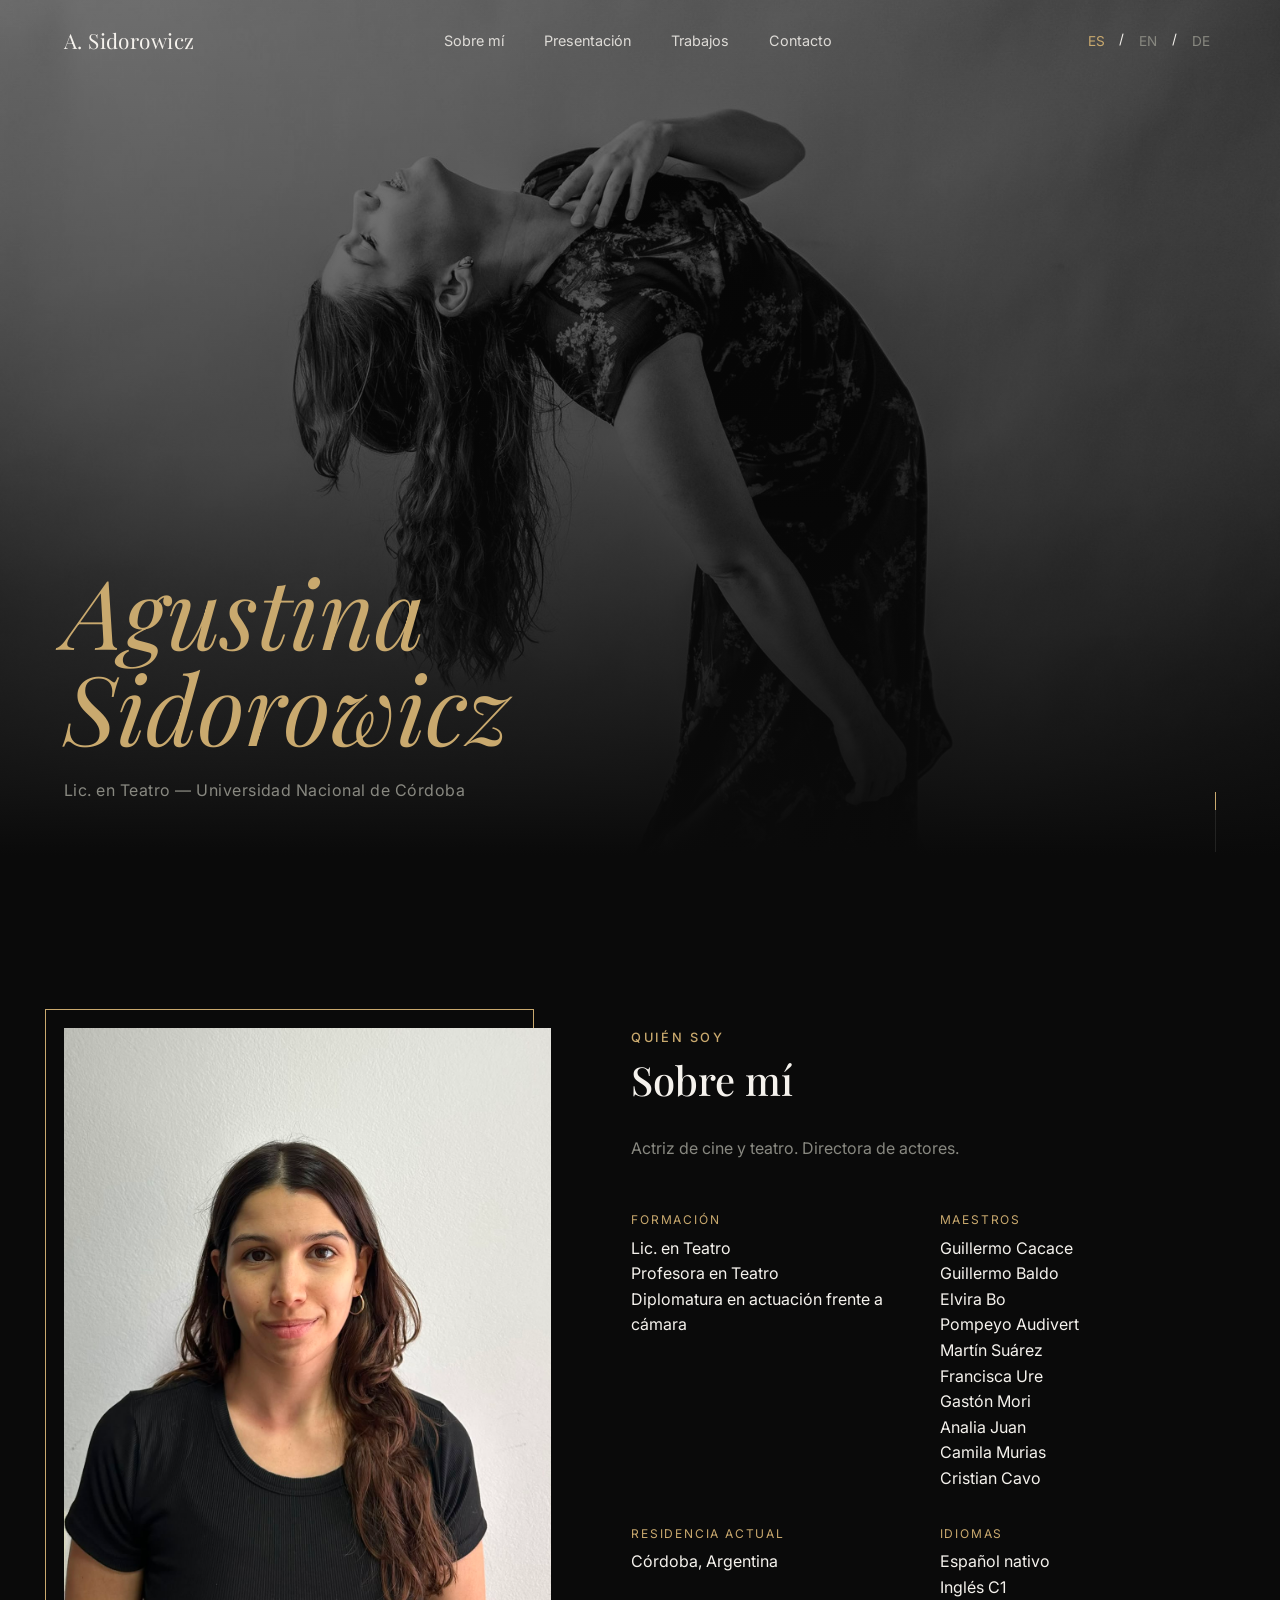
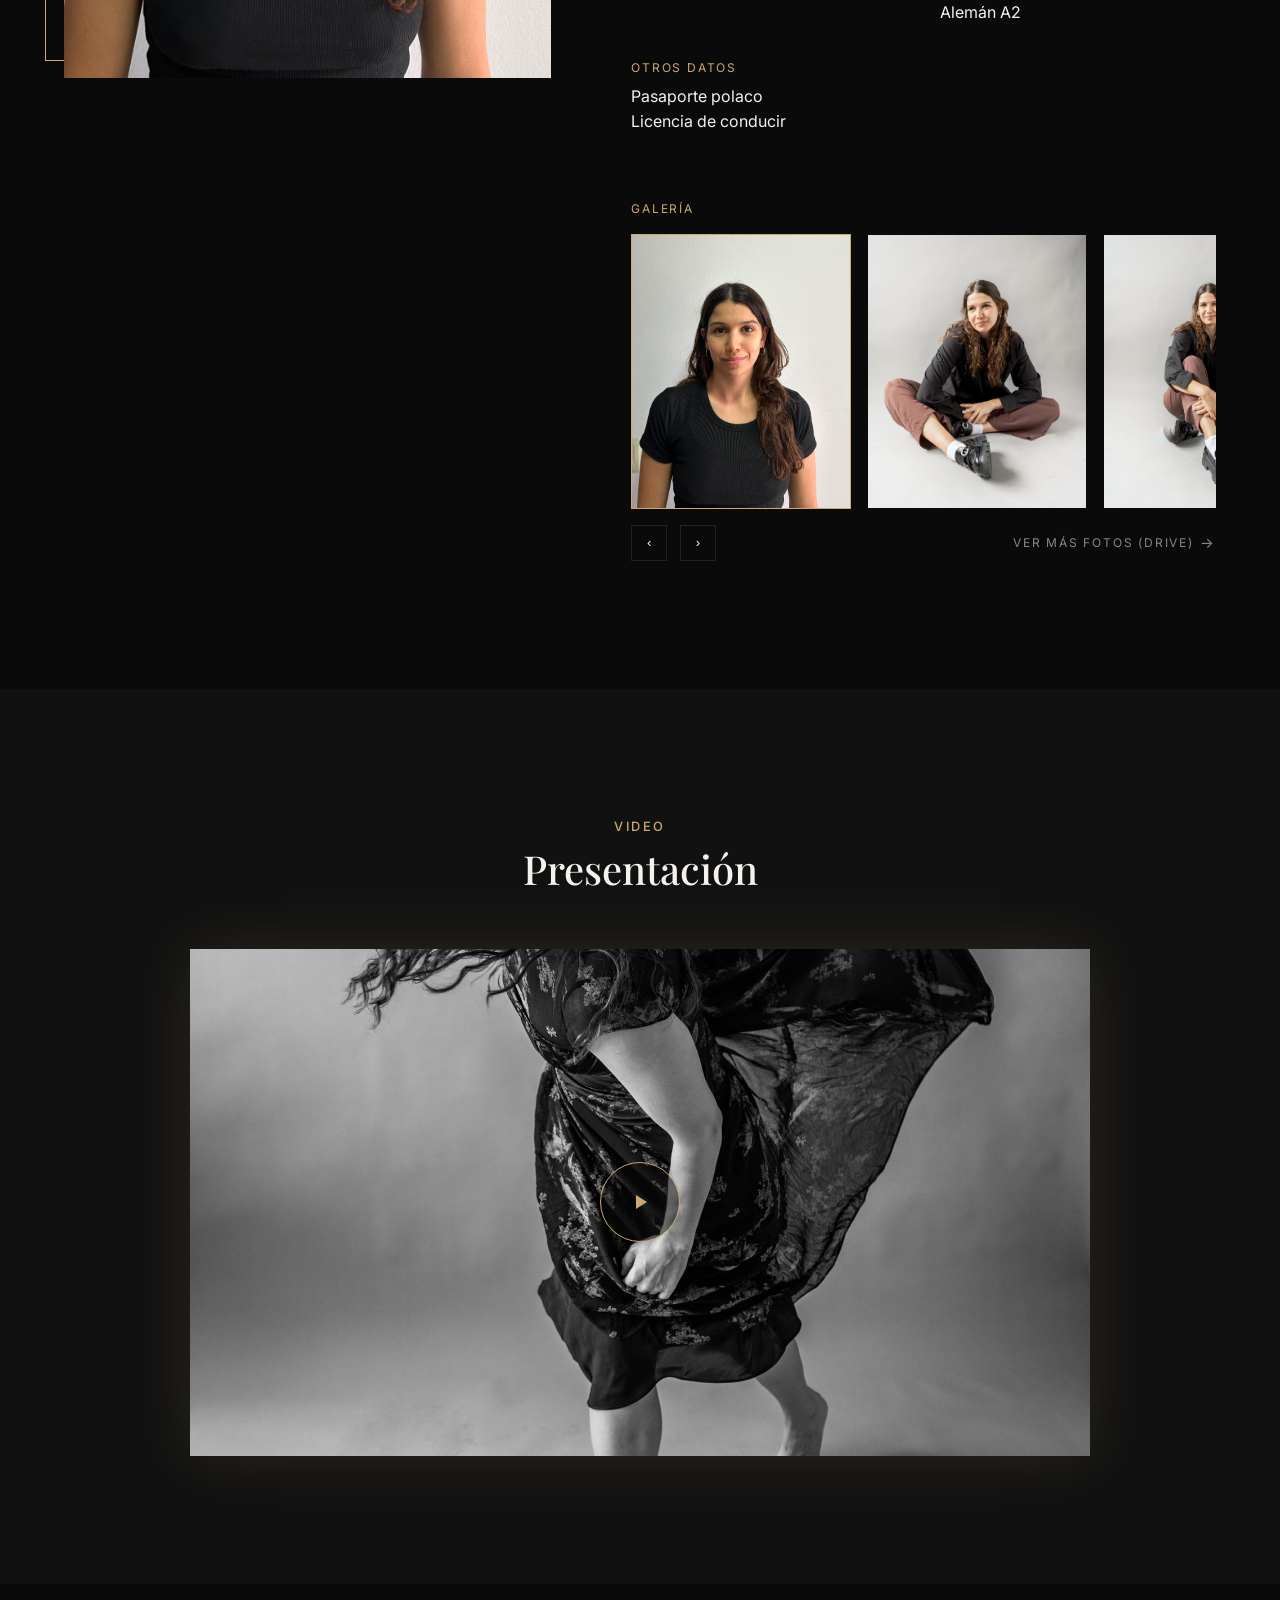
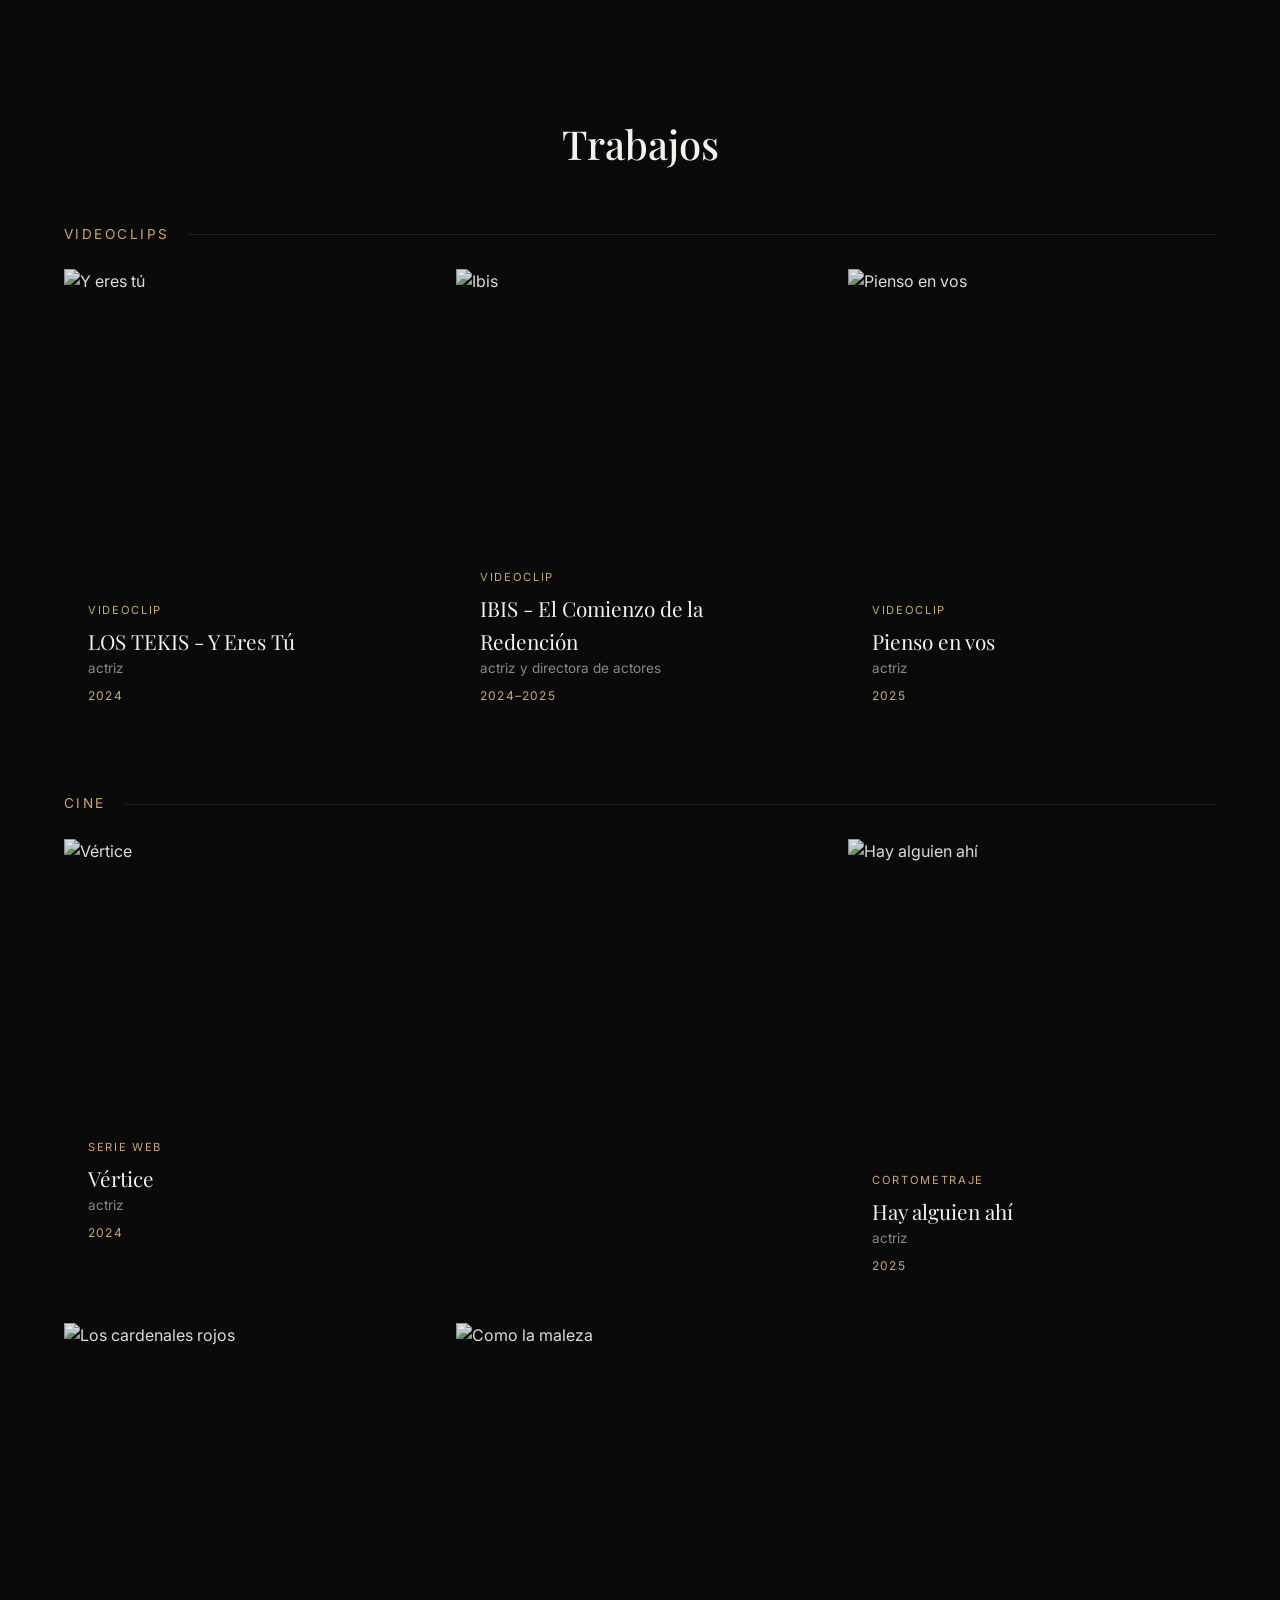
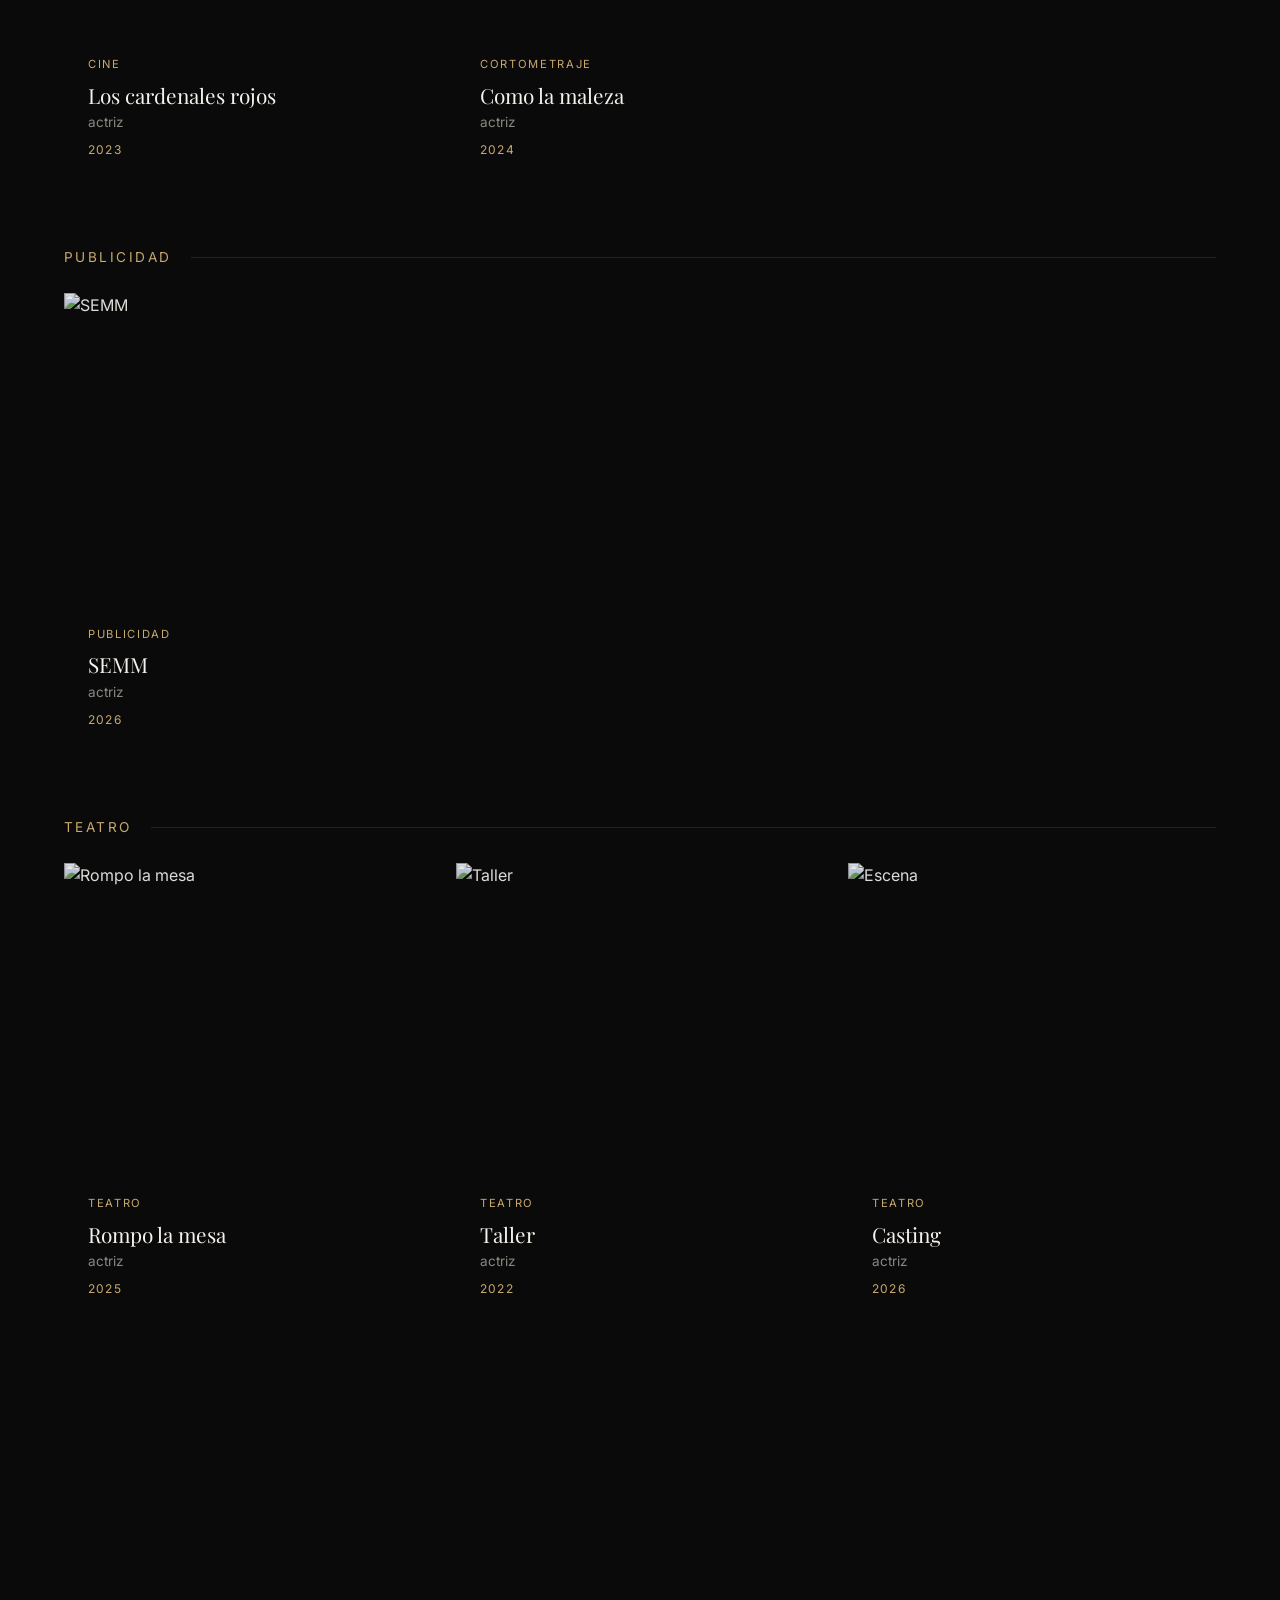
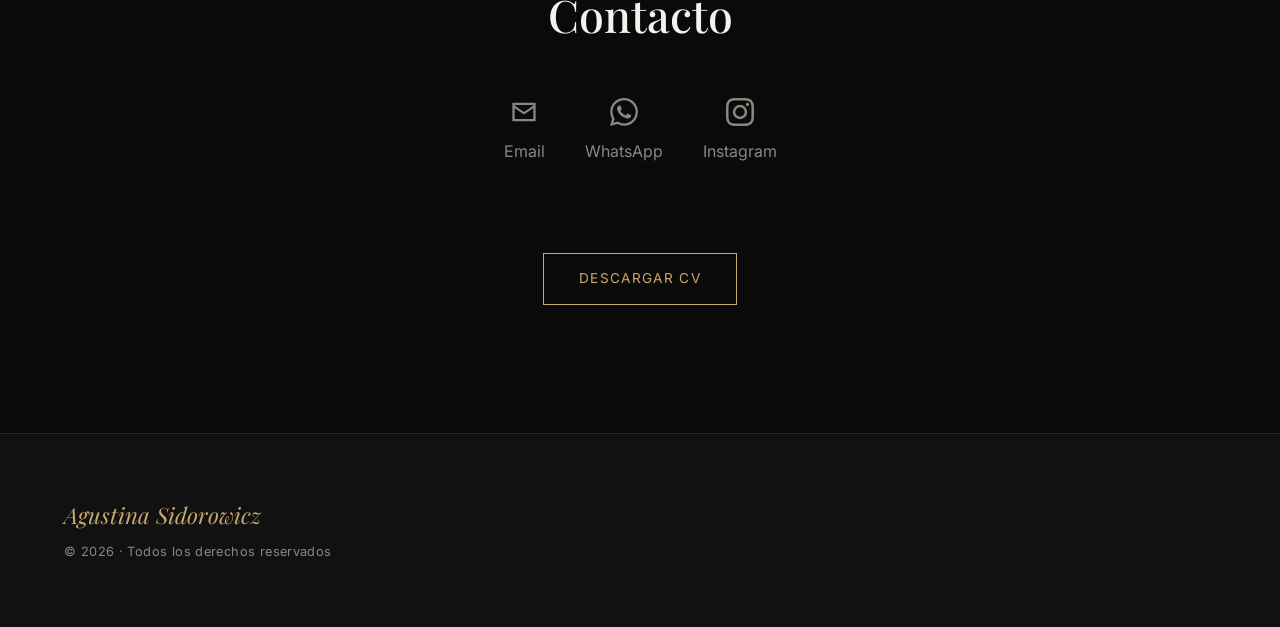
==== commit ed7646b4: "fix: ui + aleman" ====
--- a/index.html
+++ b/index.html
@@ -15,16 +15,18 @@
 <nav id="navbar">
   <div class="logo">A. Sidorowicz</div>
   <ul class="nav-links" id="nav-links">
-    <li><a href="#about" data-es="Sobre mí" data-en="About">Sobre mí</a></li>
-    <li><a href="#reel" data-es="Reel" data-en="Reel">Reel</a></li>
-    <li><a href="#works" data-es="Trabajos" data-en="Works">Trabajos</a></li>
-    <li><a href="#contact" data-es="Contacto" data-en="Contact">Contacto</a></li>
+    <li><a href="#about" data-es="Sobre mí" data-en="About" data-de="Über mich">Sobre mí</a></li>
+    <li><a href="#reel" data-es="Presentación" data-en="Presentation" data-de="Präsentation">Presentación</a></li>
+    <li><a href="#works" data-es="Trabajos" data-en="Works" data-de="Arbeiten">Trabajos</a></li>
+    <li><a href="#contact" data-es="Contacto" data-en="Contact" data-de="Kontakt">Contacto</a></li>
   </ul>
   <div class="nav-right">
     <div class="lang-switch">
       <button id="lang-es" class="active" onclick="setLang('es')">ES</button>
       <span>/</span>
       <button id="lang-en" onclick="setLang('en')">EN</button>
+      <span>/</span>
+      <button id="lang-de" onclick="setLang('de')">DE</button>
     </div>
     <button class="nav-toggle" id="nav-toggle" aria-label="Menú" aria-expanded="false">
       <span></span><span></span><span></span>
@@ -44,7 +46,7 @@
   <div class="hero-gradient"></div>
   <div class="hero-content">
     <h1>Agustina<br>Sidorowicz</h1>
-    <p class="tagline" data-es="Lic. en Teatro — Universidad Nacional de Córdoba" data-en="B.A. in Theatre — Universidad Nacional de Córdoba">Lic. en Teatro — Universidad Nacional de Córdoba</p>
+    <p class="tagline" data-es="Lic. en Teatro — Universidad Nacional de Córdoba" data-en="B.A. in Theatre — Universidad Nacional de Córdoba" data-de="Bachelor in Theaterwissenschaften — Universidad Nacional de Córdoba">Lic. en Teatro — Universidad Nacional de Córdoba</p>
   </div>
   <div class="scroll-indicator"></div>
 </section>
@@ -56,40 +58,46 @@
       <img class="about-photo-img" id="about-photo-2" alt="Agustina Sidorowicz">
     </div>
     <div>
-      <p class="eyebrow" data-es="Quién soy" data-en="Who I am">Quién soy</p>
-      <h2 data-es="Sobre mí" data-en="About me">Sobre mí</h2>
+      <p class="eyebrow" data-es="Quién soy" data-en="Who I am" data-de="Wer ich bin">Quién soy</p>
+      <h2 data-es="Sobre mí" data-en="About me" data-de="Über mich">Sobre mí</h2>
       <p class="bio" data-es="Actriz de cine y teatro. Directora de actores."
-            data-en="Film and theater actress. Director of actors.">
+            data-en="Film and theater actress. Director of actors."
+            data-de="Film- und Theaterschauspielerin. Schauspielregisseurin.">
         Actriz de cine y teatro. Directora de actores.
       </p>
       <div class="about-data">
         <div class="item">
-          <div class="label" data-es="Formación" data-en="Training">Formación</div>
+          <div class="label" data-es="Formación" data-en="Training" data-de="Ausbildung">Formación</div>
           <div class="value" data-es="Lic. en Teatro<br>Profesora en Teatro<br>Diplomatura en actuación frente a cámara"
-               data-en="B.A. in Theatre<br>Theatre Teacher<br>Diploma in On-Camera Acting">Lic. en Teatro<br>Profesora en Teatro<br>Diplomatura en actuación frente a cámara</div>
-        </div>
-        <div class="item">
-          <div class="label" data-es="Maestros" data-en="Teachers">Maestros</div>
-          <div class="value" data-es="Próximamente" data-en="Coming soon">Próximamente</div>
-        </div>
-        <div class="item">
-          <div class="label" data-es="residencia actual" data-en="current residence">residencia actual</div>
+               data-en="B.A. in Theatre<br>Theatre Teacher<br>Diploma in On-Camera Acting"
+               data-de="Lizenziat in Theater<br>Theaterlehrerin<br>Diplomkurs in Schauspiel vor der Kamera">Lic. en Teatro<br>Profesora en Teatro<br>Diplomatura en actuación frente a cámara</div>
+        </div>
+        <div class="item">
+          <div class="label" data-es="Maestros" data-en="Teachers" data-de="Lehrer">Maestros</div>
+          <div class="value" data-es="Guillermo Cacace<br>Guillermo Baldo<br>Elvira Bo<br>Pompeyo Audivert<br>Martín Suárez<br>Francisca Ure<br>Gastón Mori<br>Analia Juan<br>Camila Murias<br>Cristian Cavo"
+               data-en="Guillermo Cacace<br>Guillermo Baldo<br>Elvira Bo<br>Pompeyo Audivert<br>Martín Suárez<br>Francisca Ure<br>Gastón Mori<br>Analia Juan<br>Camila Murias<br>Cristian Cavo"
+               data-de="Guillermo Cacace<br>Guillermo Baldo<br>Elvira Bo<br>Pompeyo Audivert<br>Martín Suárez<br>Francisca Ure<br>Gastón Mori<br>Analia Juan<br>Camila Murias<br>Cristian Cavo">Guillermo Cacace<br>Guillermo Baldo<br>Elvira Bo<br>Pompeyo Audivert<br>Martín Suárez<br>Francisca Ure<br>Gastón Mori<br>Analia Juan<br>Camila Murias<br>Cristian Cavo</div>
+        </div>
+        <div class="item">
+          <div class="label" data-es="residencia actual" data-en="current residence" data-de="Derzeitiger Wohnort">residencia actual</div>
           <div class="value">Córdoba, Argentina</div>
         </div>
         <div class="item">
-          <div class="label" data-es="Idiomas" data-en="Languages">Idiomas</div>
+          <div class="label" data-es="Idiomas" data-en="Languages" data-de="Sprachen">Idiomas</div>
           <div class="value" data-es="Español nativo<br>Inglés C1<br>Alemán A2"
-               data-en="Native Spanish<br>English C1<br>German A2">Español nativo<br>Inglés C1<br>Alemán A2</div>
-        </div>
-        <div class="item">
-          <div class="label" data-es="Otros datos" data-en="Other">Otros datos</div>
+               data-en="Native Spanish<br>English C1<br>German A2"
+               data-de="Spanisch (Muttersprache)<br>Englisch C1<br>Deutsch A2">Español nativo<br>Inglés C1<br>Alemán A2</div>
+        </div>
+        <div class="item">
+          <div class="label" data-es="Otros datos" data-en="Other" data-de="Weitere Angaben">Otros datos</div>
           <div class="value" data-es="Pasaporte polaco<br>Licencia de conducir"
-               data-en="Polish passport<br>Driver's license">Pasaporte polaco<br>Licencia de conducir</div>
+               data-en="Polish passport<br>Driver's license"
+               data-de="Polnischer Pass<br>Führerausweis">Pasaporte polaco<br>Licencia de conducir</div>
         </div>
       </div>
 
       <div class="gallery-carousel">
-        <p class="gallery-label" data-es="Galería" data-en="Gallery">Galería</p>
+        <p class="gallery-label" data-es="Galería" data-en="Gallery" data-de="Galerie">Galería</p>
         <div class="carousel-track-wrap">
           <div class="carousel-track" id="carousel-track">
             <div class="slide"><img src="assets/images/gallery/gallery-1.jpg" alt="Foto 1"></div>
@@ -111,6 +119,7 @@
         <div class="carousel-controls">
           <button id="carousel-prev" aria-label="Anterior">‹</button>
           <button id="carousel-next" aria-label="Siguiente">›</button>
+          <a class="gallery-more" href="https://drive.google.com/drive/folders/1XfLjiBpJSju1RE0bkCoP6AiApgfD6AEi" target="_blank" rel="noopener" data-es="Ver más fotos (drive)" data-en="View more photos (drive)" data-de="Mehr Fotos ansehen (drive)">Ver más fotos(drive)</a>
         </div>
       </div>
     </div>
@@ -118,8 +127,8 @@
 </section>
 
 <section id="reel" class="fade-in">
-  <p class="eyebrow" data-es="Presentación" data-en="Showreel" style="text-align:center;">Presentación</p>
-  <h2 data-es="Reel" data-en="Reel">Reel</h2>
+  <p class="eyebrow" data-es="Video" data-en="Video" data-de="Video" style="text-align:center;">Video</p>
+  <h2 data-es="Presentación" data-en="Presentation" data-de="Präsentation">Presentación</h2>
   <div class="reel-wrap" id="reel-wrap">
     <img class="reel-poster" id="reel-poster" src="assets/images/reel-poster.jpg"
          onerror="this.src='https://images.unsplash.com/photo-1485846234645-a62644f84728?w=1200&q=80'"
@@ -132,10 +141,10 @@
 </section>
 
 <section id="works" class="fade-in">
-  <h2 data-es="Trabajos" data-en="Works">Trabajos</h2>
+  <h2 data-es="Trabajos" data-en="Works" data-de="Arbeiten">Trabajos</h2>
 
   <div class="works-group">
-    <div class="works-subhead" data-es="Videoclips" data-en="Music videos">Videoclips</div>
+    <div class="works-subhead" data-es="Videoclips" data-en="Music videos" data-de="Musikvideos">Videoclips</div>
     <div class="works-grid">
 
       <div class="work-card" data-video-url="https://www.youtube.com/embed/JLY9xpqb4BM?start=2&autoplay=1">
@@ -143,9 +152,10 @@
              onerror="this.onerror=null;this.src='https://i.ytimg.com/vi/JLY9xpqb4BM/hqdefault.jpg'"
              alt="Y eres tú" loading="lazy">
         <div class="overlay">
-          <div class="type" data-es="Videoclip" data-en="Music video">Videoclip</div>
-          <div class="title">LOS TEKIS Ft.@LaKonga - Y Eres Tú [ Video Oficial ]</div>
-          <div class="subtitle"></div>
+          <div class="type" data-es="Videoclip" data-en="Music video" data-de="Musikvideo">Videoclip</div>
+          <div class="title">LOS TEKIS - Y Eres Tú </div>
+          <div class="subtitle" data-es="actriz" data-en="actress" data-de="Schauspielerin">actriz</div>
+          <div class="year">2024</div>
         </div>
         <div class="play-icon"><svg viewBox="0 0 24 24"><path d="M8 5v14l11-7z"/></svg></div>
       </div>
@@ -155,9 +165,23 @@
              onerror="this.onerror=null;this.src='https://i.ytimg.com/vi/x0AuKXWknxg/hqdefault.jpg'"
              alt="Ibis" loading="lazy">
         <div class="overlay">
-          <div class="type" data-es="Videoclip" data-en="Music video">Videoclip</div>
-          <div class="title">IBIS: El Comienzo de la Redención - Buji Molas (REDENTORA)</div>
-          <div class="subtitle" data-es="Performer y directora de actores" data-en="Performer &amp; acting director">Performer y directora de actores</div>
+          <div class="type" data-es="Videoclip" data-en="Music video" data-de="Musikvideo">Videoclip</div>
+          <div class="title">IBIS - El Comienzo de la Redención</div>
+          <div class="subtitle" data-es="actriz y directora de actores" data-en="Performer &amp; acting director" data-de="Schauspielerin &amp; Schauspielregie">actriz y directora de actores</div>
+          <div class="year">2024–2025</div>
+        </div>
+        <div class="play-icon"><svg viewBox="0 0 24 24"><path d="M8 5v14l11-7z"/></svg></div>
+      </div>
+      
+      <div class="work-card" data-video-url="https://www.youtube.com/embed/tRgH2ThCQP8?autoplay=1">
+        <img src="https://i.ytimg.com/vi/tRgH2ThCQP8/maxresdefault.jpg"
+             onerror="this.onerror=null;this.src='https://i.ytimg.com/vi/tRgH2ThCQP8/hqdefault.jpg'"
+             alt="Pienso en vos" loading="lazy">
+        <div class="overlay">
+          <div class="type" data-es="Videoclip" data-en="Music video" data-de="Musikvideo">Videoclip</div>
+          <div class="title">Pienso en vos</div>
+          <div class="subtitle" data-es="actriz" data-en="actress" data-de="Schauspielerin">actriz</div>
+          <div class="year">2025</div>
         </div>
         <div class="play-icon"><svg viewBox="0 0 24 24"><path d="M8 5v14l11-7z"/></svg></div>
       </div>
@@ -166,7 +190,7 @@
   </div>
 
   <div class="works-group">
-    <div class="works-subhead" data-es="Cine" data-en="Film">Cine</div>
+    <div class="works-subhead" data-es="Cine" data-en="Film" data-de="Film">Cine</div>
     <div class="works-grid">
 
       <div class="work-card featured" data-video-url="https://www.youtube.com/embed/Xz9hf-6Xyvc?autoplay=1">
@@ -174,9 +198,10 @@
              onerror="this.onerror=null;this.src='https://i.ytimg.com/vi/Xz9hf-6Xyvc/hqdefault.jpg'"
              alt="Vértice" loading="lazy">
         <div class="overlay">
-          <div class="type" data-es="Serie web" data-en="Web series">Serie web</div>
+          <div class="type" data-es="Serie web" data-en="Web series" data-de="Webserie">Serie web</div>
           <div class="title">Vértice</div>
-          <div class="subtitle" data-es="Protagonista" data-en="Lead role">Protagonista</div>
+          <div class="subtitle" data-es="actriz" data-en="actress" data-de="Schauspielerin">actriz</div>
+          <div class="year">2024</div>
         </div>
         <div class="play-icon"><svg viewBox="0 0 24 24"><path d="M8 5v14l11-7z"/></svg></div>
       </div>
@@ -186,9 +211,10 @@
              onerror="this.onerror=null;this.src='https://i.ytimg.com/vi/hF71v5F35-4/hqdefault.jpg'"
              alt="Hay alguien ahí" loading="lazy">
         <div class="overlay">
-          <div class="type" data-es="Cortometraje" data-en="Short film">Cortometraje</div>
+          <div class="type" data-es="Cortometraje" data-en="Short film" data-de="Kurzfilm">Cortometraje</div>
           <div class="title">Hay alguien ahí</div>
-          <div class="subtitle" data-es="Protagonista" data-en="Lead role">Protagonista</div>
+          <div class="subtitle" data-es="actriz" data-en="actress" data-de="Schauspielerin">actriz</div>
+          <div class="year">2025</div>
         </div>
         <div class="play-icon"><svg viewBox="0 0 24 24"><path d="M8 5v14l11-7z"/></svg></div>
       </div>
@@ -198,9 +224,10 @@
              onerror="this.onerror=null;this.src='https://i.ytimg.com/vi/aoZAoo9s7VY/hqdefault.jpg'"
              alt="Los cardenales rojos" loading="lazy">
         <div class="overlay">
-          <div class="type" data-es="Cine" data-en="Film">Cine</div>
+          <div class="type" data-es="Cine" data-en="Film" data-de="Film">Cine</div>
           <div class="title">Los cardenales rojos</div>
-          <div class="subtitle" data-es="Fragmento" data-en="Excerpt">Fragmento</div>
+          <div class="subtitle" data-es="actriz" data-en="actress" data-de="Schauspielerin">actriz</div>
+          <div class="year">2023</div>
         </div>
         <div class="play-icon"><svg viewBox="0 0 24 24"><path d="M8 5v14l11-7z"/></svg></div>
       </div>
@@ -210,9 +237,10 @@
              onerror="this.onerror=null;this.src='https://i.ytimg.com/vi/kcX_4Fw9fmM/hqdefault.jpg'"
              alt="Como la maleza" loading="lazy">
         <div class="overlay">
-          <div class="type" data-es="Cortometraje" data-en="Short film">Cortometraje</div>
+          <div class="type" data-es="Cortometraje" data-en="Short film" data-de="Kurzfilm">Cortometraje</div>
           <div class="title">Como la maleza</div>
-          <div class="subtitle" data-es="Cortometraje universitario" data-en="University short film">Cortometraje universitario</div>
+          <div class="subtitle" data-es="actriz" data-en="actress" data-de="Schauspielerin">actriz</div>
+          <div class="year">2024</div>
         </div>
         <div class="play-icon"><svg viewBox="0 0 24 24"><path d="M8 5v14l11-7z"/></svg></div>
       </div>
@@ -221,17 +249,18 @@
   </div>
 
   <div class="works-group">
-    <div class="works-subhead" data-es="Publicidad" data-en="Advertising">Publicidad</div>
+    <div class="works-subhead" data-es="Publicidad" data-en="Advertising" data-de="Werbung">Publicidad</div>
     <div class="works-grid">
 
       <div class="work-card" data-video-url="https://www.youtube.com/embed/wa7rtYZYaCU?autoplay=1">
         <img src="https://i.ytimg.com/vi/wa7rtYZYaCU/maxresdefault.jpg"
              onerror="this.onerror=null;this.src='https://i.ytimg.com/vi/wa7rtYZYaCU/hqdefault.jpg'"
-             alt="La muni" loading="lazy">
-        <div class="overlay">
-          <div class="type" data-es="Publicidad" data-en="Advertising">Publicidad</div>
-          <div class="title">La muni</div>
-          <div class="subtitle" data-es="Varios clientes" data-en="Various clients">Varios clientes</div>
+             alt="SEMM" loading="lazy">
+        <div class="overlay">
+          <div class="type" data-es="Publicidad" data-en="Advertising" data-de="Werbung">Publicidad</div>
+          <div class="title">SEMM</div>
+          <div class="subtitle" data-es="actriz" data-en="actress" data-de="Schauspielerin">actriz</div>
+          <div class="year">2026</div>
         </div>
         <div class="play-icon"><svg viewBox="0 0 24 24"><path d="M8 5v14l11-7z"/></svg></div>
       </div>
@@ -240,7 +269,7 @@
   </div>
 
   <div class="works-group">
-    <div class="works-subhead" data-es="Teatro" data-en="Theatre">Teatro</div>
+    <div class="works-subhead" data-es="Teatro" data-en="Theatre" data-de="Theater">Teatro</div>
     <div class="works-grid">
 
       <div class="work-card" data-video-url="https://www.youtube.com/embed/HoifYXZeAL0?autoplay=1">
@@ -248,9 +277,10 @@
              onerror="this.onerror=null;this.src='https://i.ytimg.com/vi/HoifYXZeAL0/hqdefault.jpg'"
              alt="Rompo la mesa" loading="lazy">
         <div class="overlay">
-          <div class="type" data-es="Teatro" data-en="Theatre">Teatro</div>
+          <div class="type" data-es="Teatro" data-en="Theatre" data-de="Theater">Teatro</div>
           <div class="title">Rompo la mesa</div>
-          <div class="subtitle"></div>
+          <div class="subtitle" data-es="actriz" data-en="actress" data-de="Schauspielerin">actriz</div>
+          <div class="year">2025</div>
         </div>
         <div class="play-icon"><svg viewBox="0 0 24 24"><path d="M8 5v14l11-7z"/></svg></div>
       </div>
@@ -258,11 +288,12 @@
       <div class="work-card" data-video-url="https://www.youtube.com/embed/TDze6Y7yIgo?autoplay=1">
         <img src="https://i.ytimg.com/vi/TDze6Y7yIgo/maxresdefault.jpg"
              onerror="this.onerror=null;this.src='https://i.ytimg.com/vi/TDze6Y7yIgo/hqdefault.jpg'"
-             alt="Escena taller 2022" loading="lazy">
-        <div class="overlay">
-          <div class="type" data-es="Teatro" data-en="Theatre">Teatro</div>
-          <div class="title">Escena taller 2022</div>
-          <div class="subtitle"></div>
+             alt="Taller " loading="lazy">
+        <div class="overlay">
+          <div class="type" data-es="Teatro" data-en="Theatre" data-de="Theater">Teatro</div>
+          <div class="title">Taller </div>
+          <div class="subtitle" data-es="actriz" data-en="actress" data-de="Schauspielerin">actriz</div>
+          <div class="year">2022</div>
         </div>
         <div class="play-icon"><svg viewBox="0 0 24 24"><path d="M8 5v14l11-7z"/></svg></div>
       </div>
@@ -272,9 +303,10 @@
              onerror="this.onerror=null;this.src='https://i.ytimg.com/vi/SitxZE5j6G4/hqdefault.jpg'"
              alt="Escena" loading="lazy">
         <div class="overlay">
-          <div class="type" data-es="Teatro" data-en="Theatre">Teatro</div>
-          <div class="title" data-es="Escena" data-en="Scene">Escena</div>
-          <div class="subtitle"></div>
+          <div class="type" data-es="Teatro" data-en="Theatre" data-de="Theater">Teatro</div>
+          <div class="title" data-es="Casting" data-en="Casting" data-de="Casting">Casting</div>
+          <div class="subtitle" data-es="actriz" data-en="actress" data-de="Schauspielerin">actriz</div>
+          <div class="year">2026</div>
         </div>
         <div class="play-icon"><svg viewBox="0 0 24 24"><path d="M8 5v14l11-7z"/></svg></div>
       </div>
@@ -291,33 +323,30 @@
 </div>
 
 <section id="contact" class="fade-in">
-  <h2 data-es="Trabajemos juntos" data-en="Let's work together">Trabajemos juntos</h2>
+  <h2 data-es="Contacto" data-en="Contact" data-de="Kontakt">Contacto</h2>
   <div class="contact-icons">
     <div class="contact-icon" id="contact-email">
       <svg viewBox="0 0 24 24"><path d="M2 4h20v16H2V4zm2 2v.5l8 5.5 8-5.5V6H4zm16 2.7-7.4 5.1a1 1 0 0 1-1.2 0L4 8.7V18h16V8.7z"/></svg>
-      <span data-es="Email" data-en="Email">Email</span>
+      <span data-es="Email" data-en="Email" data-de="Email">Email</span>
     </div>
     <div class="contact-icon" id="contact-whatsapp">
-      <svg viewBox="0 0 24 24"><path d="M12 2a10 10 0 0 0-8.6 15.1L2 22l5.1-1.3A10 10 0 1 0 12 2zm0 2a8 8 0 0 1 6.9 12.1l-.3.5.6 2.2-2.2-.6-.5.3A8 8 0 1 1 12 4zm-3 4c-.3 0-.7.1-.9.5-.3.4-1 1.2-1 2.3 0 1.5 1.6 3.5 1.8 3.8.2.3 2.4 3.6 5.8 4.6 2.9.8 2.9-.2 3.4-.6.4-.5.4-1.2.3-1.4-.1-.2-2-1-2.3-1.1-.3-.1-.5-.1-.8.2-.2.3-.8 1-1 1.2-.2.2-.4.2-.7.1-.3-.1-1.4-.5-2.6-1.7-1-1-1.7-2.2-1.9-2.5-.2-.3 0-.5.1-.7l.6-.7c.2-.2.1-.5 0-.7-.1-.2-.6-1.5-.9-2-.2-.4-.5-.4-.8-.4z"/></svg>
+      <svg viewBox="0 0 24 24"><path d="M17.472 14.382c-.297-.149-1.758-.867-2.03-.967-.273-.099-.471-.148-.67.15-.197.297-.767.966-.94 1.164-.173.199-.347.223-.644.075-.297-.15-1.255-.463-2.39-1.475-.883-.788-1.48-1.761-1.653-2.059-.173-.297-.018-.458.13-.606.134-.133.298-.347.446-.52.149-.174.198-.298.298-.497.099-.198.05-.371-.025-.52-.075-.149-.669-1.612-.916-2.207-.242-.579-.487-.5-.669-.51l-.57-.01c-.198 0-.52.074-.792.372-.272.297-1.04 1.016-1.04 2.479 0 1.462 1.065 2.875 1.213 3.074.149.198 2.096 3.2 5.077 4.487.709.306 1.262.489 1.694.625.712.227 1.36.195 1.871.118.571-.085 1.758-.719 2.006-1.413.248-.694.248-1.289.173-1.413-.074-.124-.272-.198-.57-.347m-5.421 7.403h-.004a9.87 9.87 0 01-5.031-1.378l-.361-.214-3.741.982.998-3.648-.235-.374a9.86 9.86 0 01-1.51-5.26c.001-5.45 4.436-9.884 9.888-9.884 2.64 0 5.122 1.03 6.988 2.898a9.825 9.825 0 012.893 6.994c-.003 5.45-4.437 9.884-9.885 9.884m8.413-18.297A11.815 11.815 0 0012.05 0C5.495 0 .16 5.335.157 11.892c0 2.096.547 4.142 1.588 5.945L.057 24l6.305-1.654a11.882 11.882 0 005.683 1.448h.005c6.554 0 11.89-5.335 11.893-11.893a11.821 11.821 0 00-3.48-8.413Z"/></svg>
       <span>WhatsApp</span>
     </div>
     <a class="contact-icon" href="https://www.instagram.com/agustinasido" target="_blank" rel="noopener">
-      <svg viewBox="0 0 24 24"><path d="M7 2h10a5 5 0 0 1 5 5v10a5 5 0 0 1-5 5H7a5 5 0 0 1-5-5V7a5 5 0 0 1 5-5zm0 2a3 3 0 0 0-3 3v10a3 3 0 0 0 3 3h10a3 3 0 0 0 3-3V7a3 3 0 0 0-3-3H7zm5 3.5a5.5 5.5 0 1 1 0 11 5.5 5.5 0 0 1 0-11zm0 2a3.5 3.5 0 1 0 0 7 3.5 3.5 0 0 0 0-7zM18 6a1 1 0 1 1 0 2 1 1 0 0 1 0-2z"/></svg>
+      <svg viewBox="0 0 24 24"><path d="M12 2.163c3.204 0 3.584.012 4.85.07 3.252.148 4.771 1.691 4.919 4.919.058 1.265.069 1.645.069 4.849 0 3.205-.012 3.584-.069 4.849-.149 3.225-1.664 4.771-4.919 4.919-1.266.058-1.644.07-4.85.07-3.204 0-3.584-.012-4.849-.07-3.26-.149-4.771-1.699-4.919-4.92-.058-1.265-.07-1.644-.07-4.849 0-3.204.013-3.583.07-4.849.149-3.227 1.664-4.771 4.919-4.919 1.266-.057 1.645-.069 4.849-.069zM12 0C8.741 0 8.333.014 7.053.072 2.695.272.273 2.69.073 7.052.014 8.333 0 8.741 0 12c0 3.259.014 3.668.072 4.948.2 4.358 2.618 6.78 6.98 6.98 1.281.058 1.689.072 4.948.072 3.259 0 3.668-.014 4.948-.072 4.354-.2 6.782-2.618 6.979-6.98.059-1.28.073-1.689.073-4.948 0-3.259-.014-3.667-.072-4.947-.196-4.354-2.617-6.78-6.979-6.98C15.668.014 15.259 0 12 0zm0 5.838a6.162 6.162 0 100 12.324 6.162 6.162 0 000-12.324zM12 16a4 4 0 110-8 4 4 0 010 8zm6.406-11.845a1.44 1.44 0 100 2.881 1.44 1.44 0 000-2.881z"/></svg>
       <span>Instagram</span>
     </a>
   </div>
   <div class="contact-reveal" id="contact-reveal"></div>
-  <a class="cv-btn" href="https://drive.google.com/uc?export=download&id=11QrfnV6p1DkfInrLYAVGyrS6_4nwF-OF" target="_blank" rel="noopener" data-es="Descargar CV" data-en="Download CV">Descargar CV</a>
+  <a class="cv-btn" href="https://drive.google.com/uc?export=download&id=11QrfnV6p1DkfInrLYAVGyrS6_4nwF-OF" target="_blank" rel="noopener" data-es="Descargar CV" data-en="Download CV" data-de="Lebenslauf herunterladen">Descargar CV</a>
 </section>
 
 <footer>
   <div class="footer-brand">
     <span class="footer-logo">Agustina Sidorowicz</span>
-    <span class="footer-copy">&copy; <span id="footer-year"></span> &middot; <span data-es="Todos los derechos reservados" data-en="All rights reserved">Todos los derechos reservados</span></span>
-  </div>
-  <a class="footer-social" href="https://www.instagram.com/agustinasido" target="_blank" rel="noopener" aria-label="Instagram">
-    <svg viewBox="0 0 24 24"><path d="M7 2h10a5 5 0 0 1 5 5v10a5 5 0 0 1-5 5H7a5 5 0 0 1-5-5V7a5 5 0 0 1 5-5zm0 2a3 3 0 0 0-3 3v10a3 3 0 0 0 3 3h10a3 3 0 0 0 3-3V7a3 3 0 0 0-3-3H7zm5 3.5a5.5 5.5 0 1 1 0 11 5.5 5.5 0 0 1 0-11zm0 2a3.5 3.5 0 1 0 0 7 3.5 3.5 0 0 0 0-7zM18 6a1 1 0 1 1 0 2 1 1 0 0 1 0-2z"/></svg>
-  </a>
+    <span class="footer-copy">&copy; <span id="footer-year"></span> &middot; <span data-es="Todos los derechos reservados" data-en="All rights reserved" data-de="Alle Rechte vorbehalten">Todos los derechos reservados</span></span>
+  </div>
 </footer>
 
 <script src="script.js?v=1"></script>
--- a/style.css
+++ b/style.css
@@ -324,6 +324,26 @@
   border-color:var(--accent);
   color:var(--accent);
 }
+.gallery-more{
+  margin-left:auto;
+  align-self:center;
+  display:inline-flex;
+  align-items:center;
+  gap:0.4rem;
+  white-space:nowrap;
+  font-size:0.75rem;
+  text-transform:uppercase;
+  letter-spacing:0.15em;
+  color:var(--muted);
+  transition:color 0.3s ease;
+}
+.gallery-more::after{
+  content:'→';
+  font-size:0.9rem;
+  transition:transform 0.3s ease;
+}
+.gallery-more:hover{color:var(--accent);}
+.gallery-more:hover::after{transform:translateX(3px);}
 
 /* ===== REEL ===== */
 #reel{background:var(--bg-soft);text-align:center;}
@@ -447,6 +467,12 @@
 .work-card .subtitle{
   color:var(--muted);
   font-size:0.85rem;
+}
+.work-card .year{
+  color:var(--accent);
+  font-size:0.75rem;
+  letter-spacing:0.1em;
+  margin-top:0.4rem;
 }
 .work-card .play-icon{
   position:absolute;
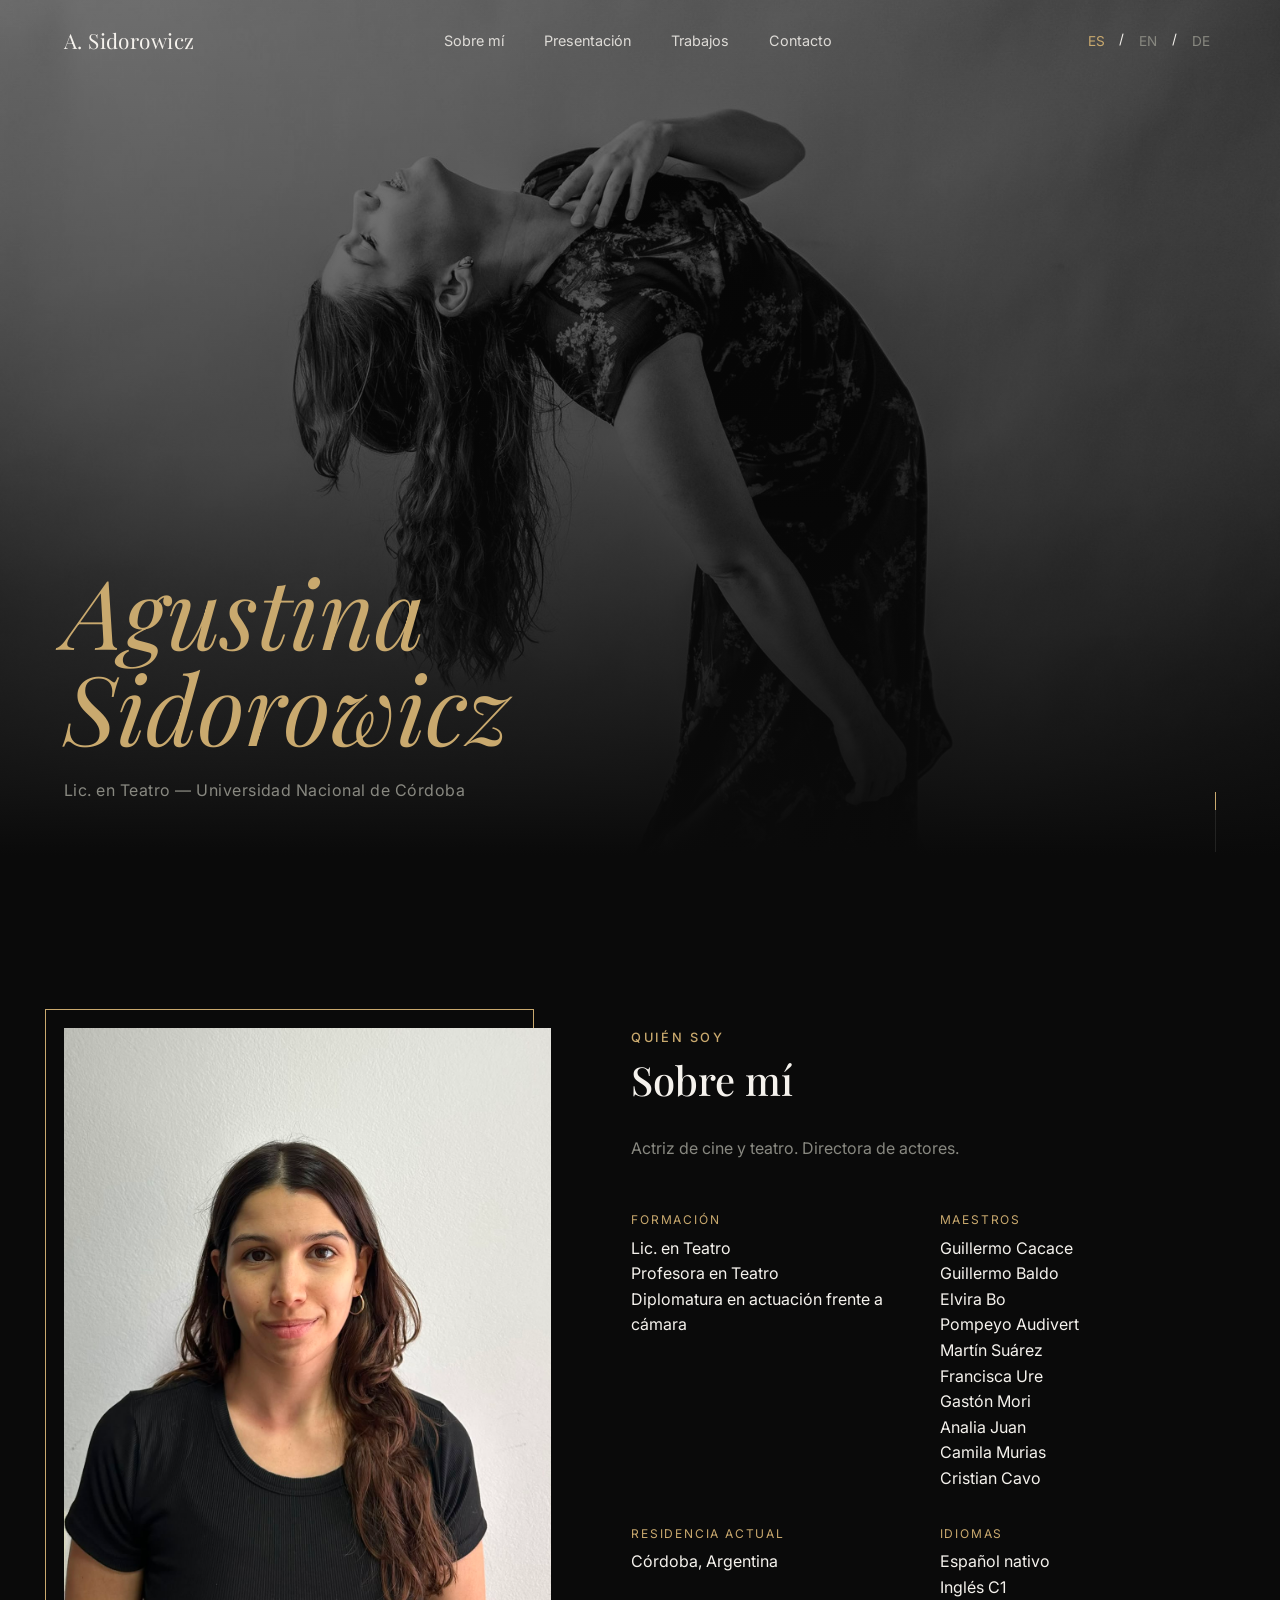
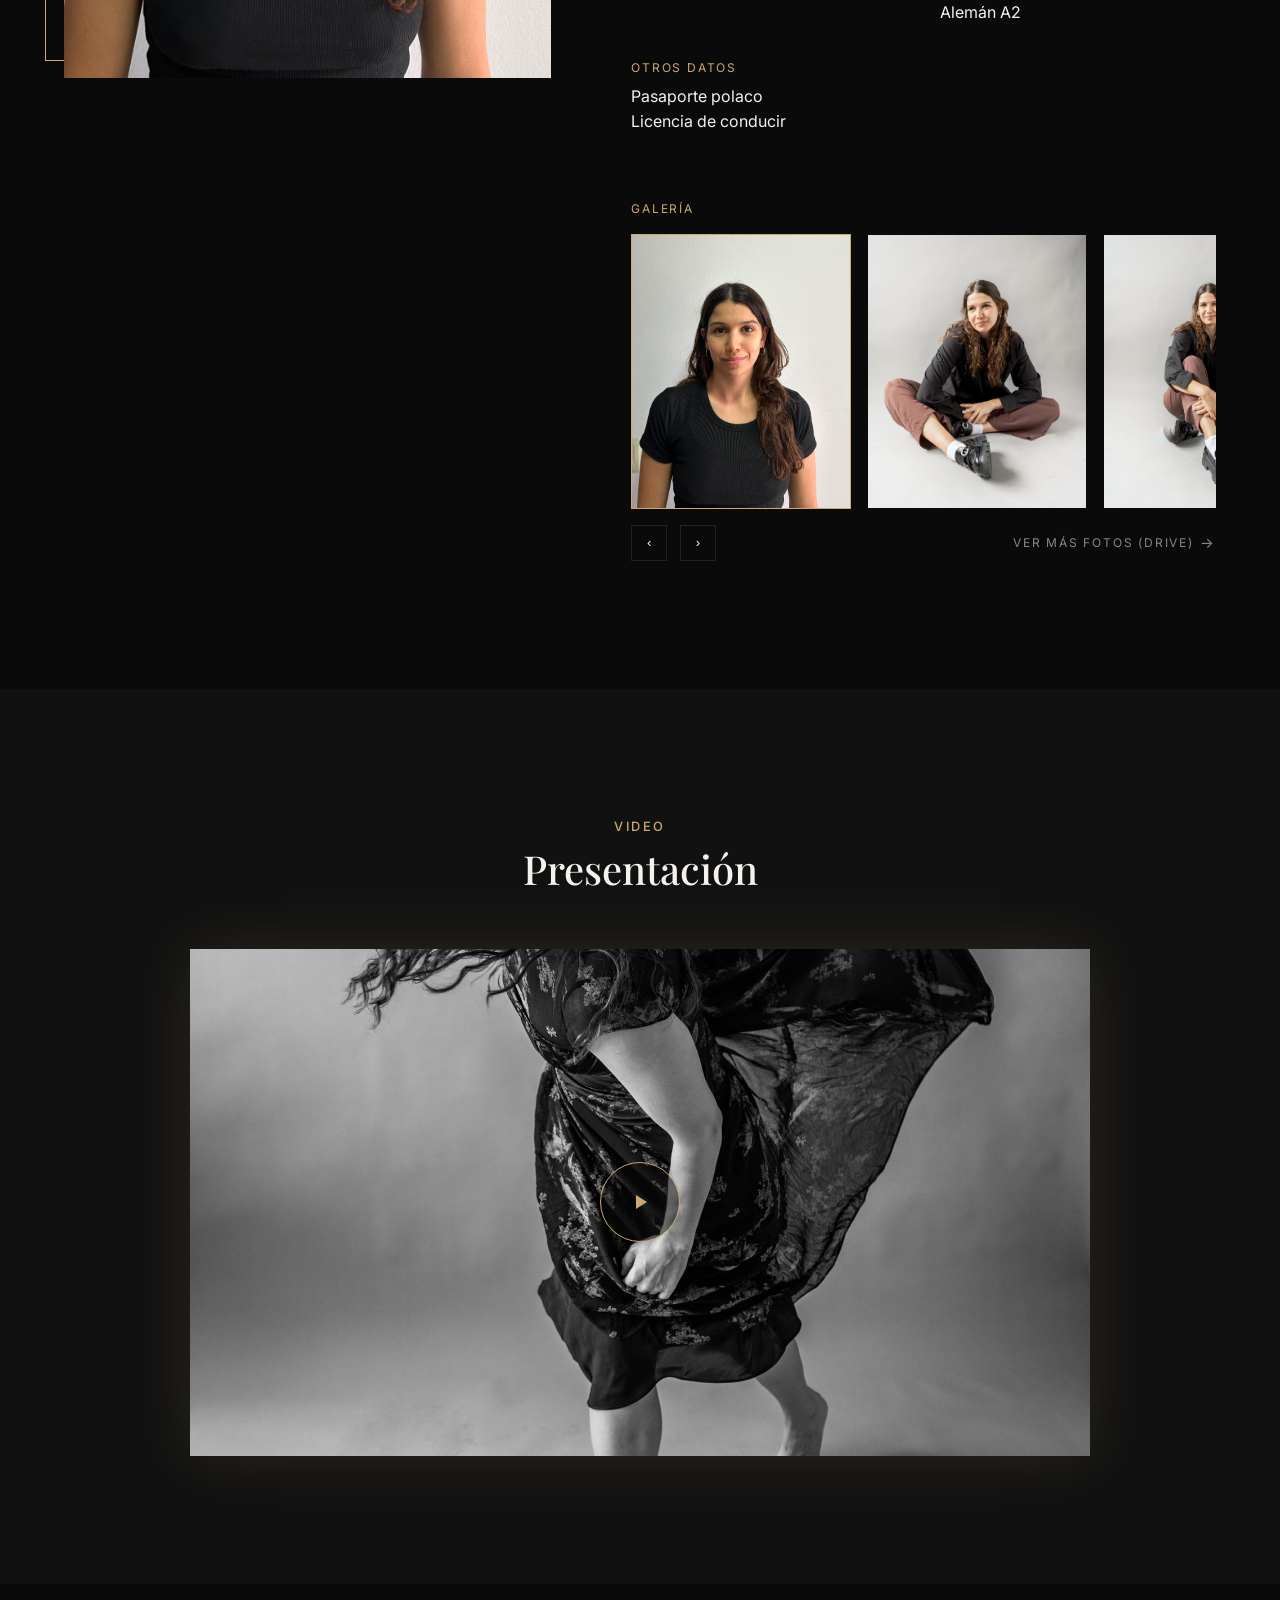
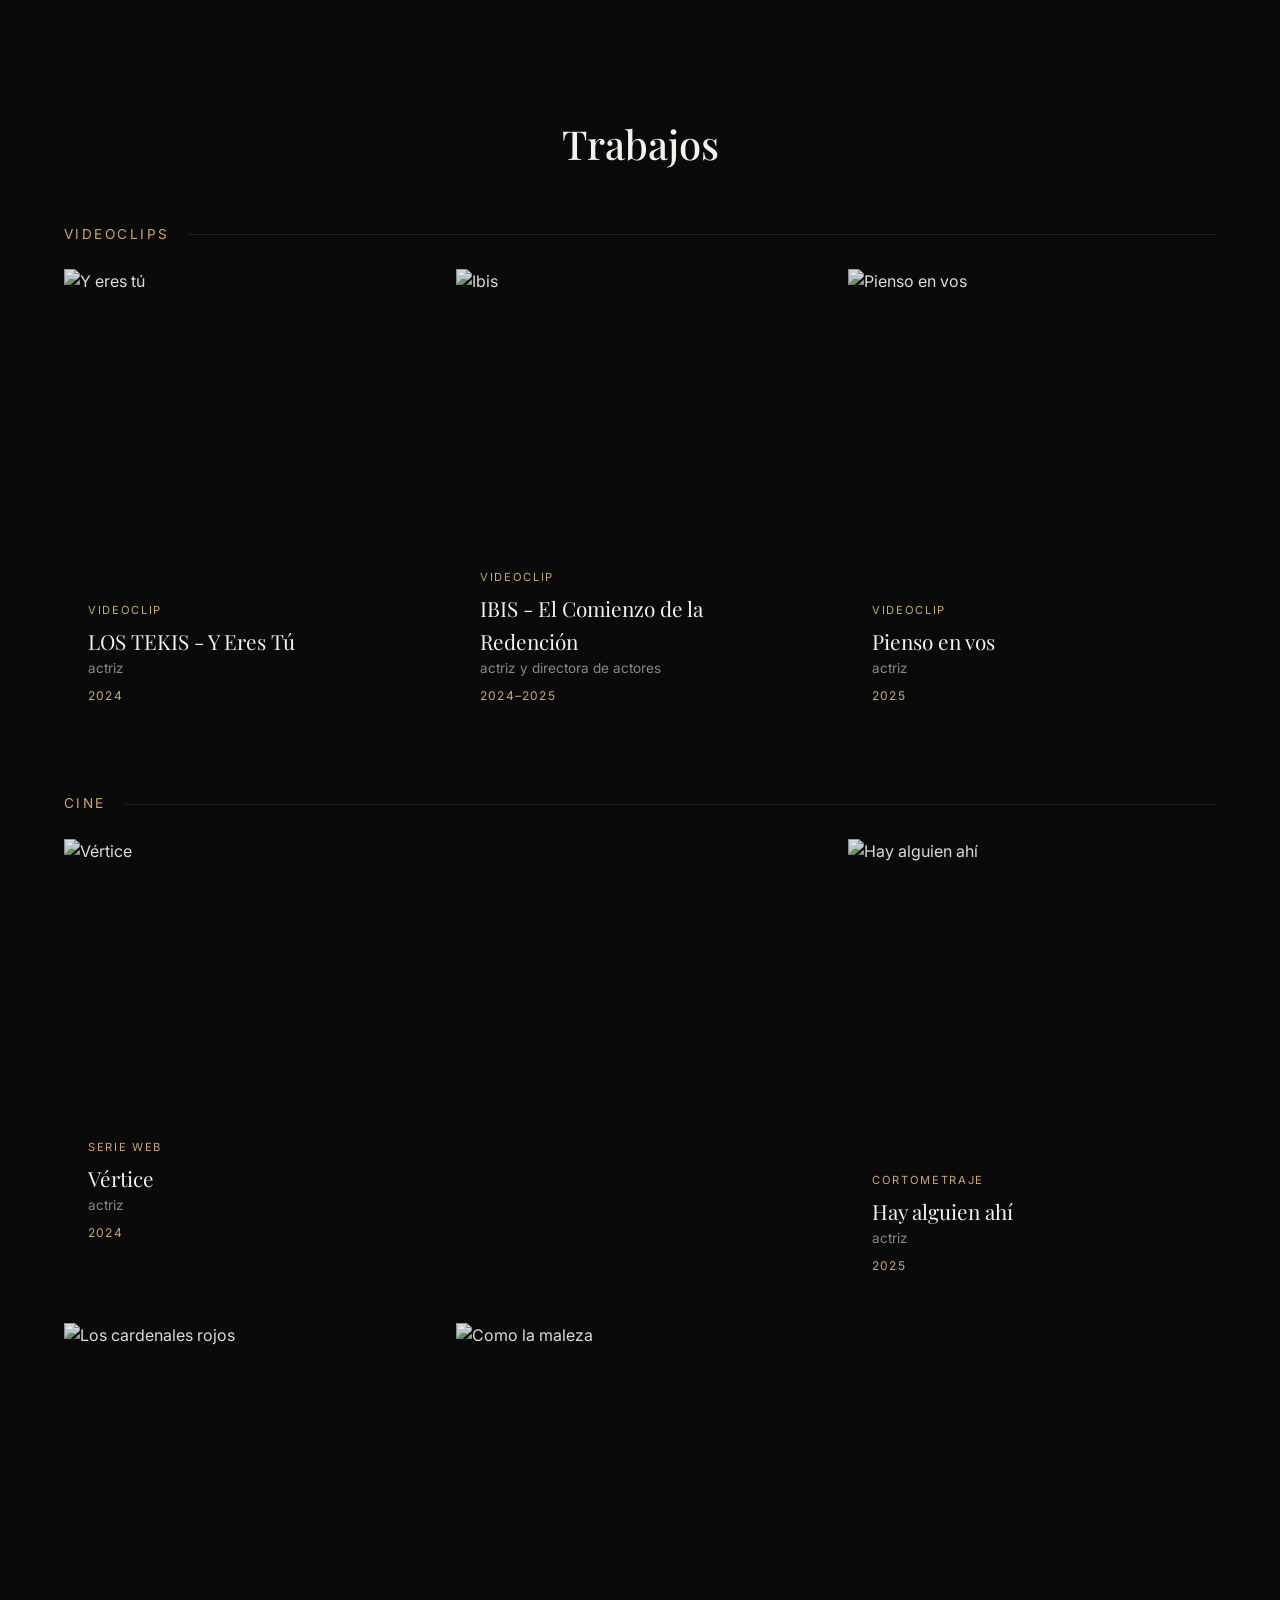
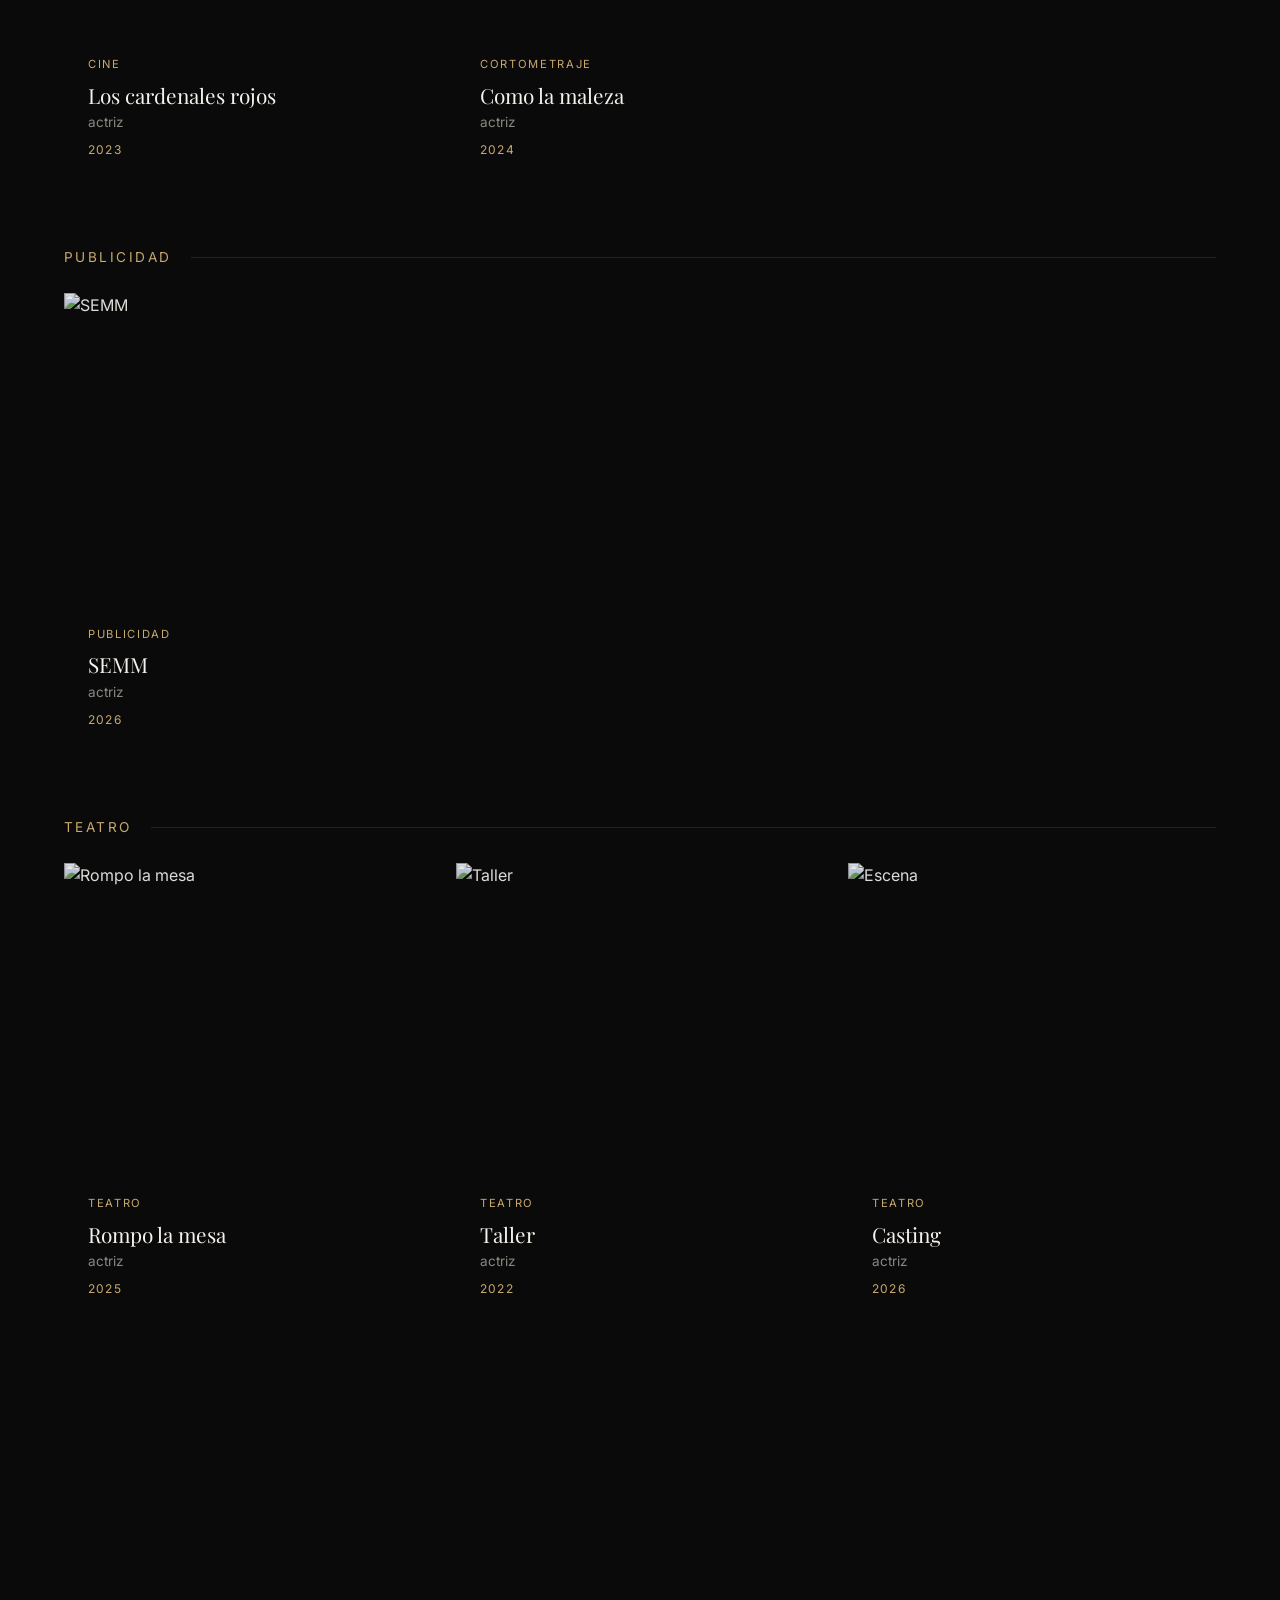
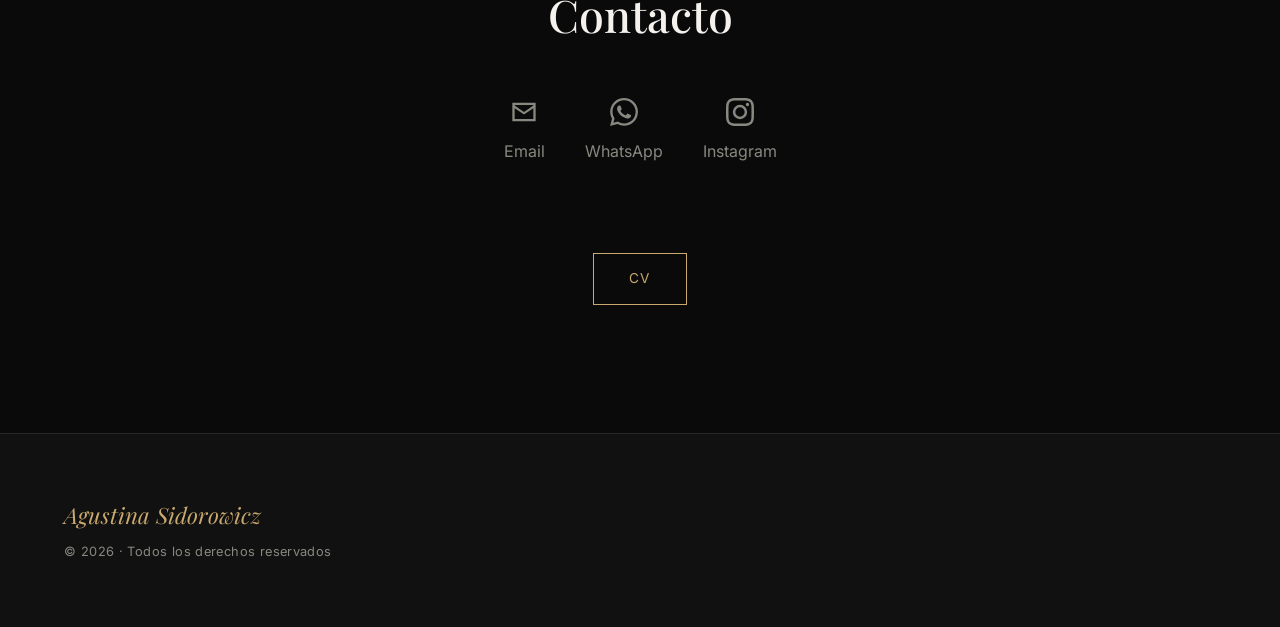
==== commit 093d8ee0: "fix: blanc cv" ====
--- a/index.html
+++ b/index.html
@@ -339,7 +339,7 @@
     </a>
   </div>
   <div class="contact-reveal" id="contact-reveal"></div>
-  <a class="cv-btn" href="https://drive.google.com/uc?export=download&id=11QrfnV6p1DkfInrLYAVGyrS6_4nwF-OF" target="_blank" rel="noopener" data-es="Descargar CV" data-en="Download CV" data-de="Lebenslauf herunterladen">Descargar CV</a>
+  <a class="cv-btn" href="https://drive.google.com/drive/folders/11QrfnV6p1DkfInrLYAVGyrS6_4nwF-OF" target="_blank" rel="noopener" data-es="CV" data-en="CV" data-de="Lebenslauf">CV</a>
 </section>
 
 <footer>
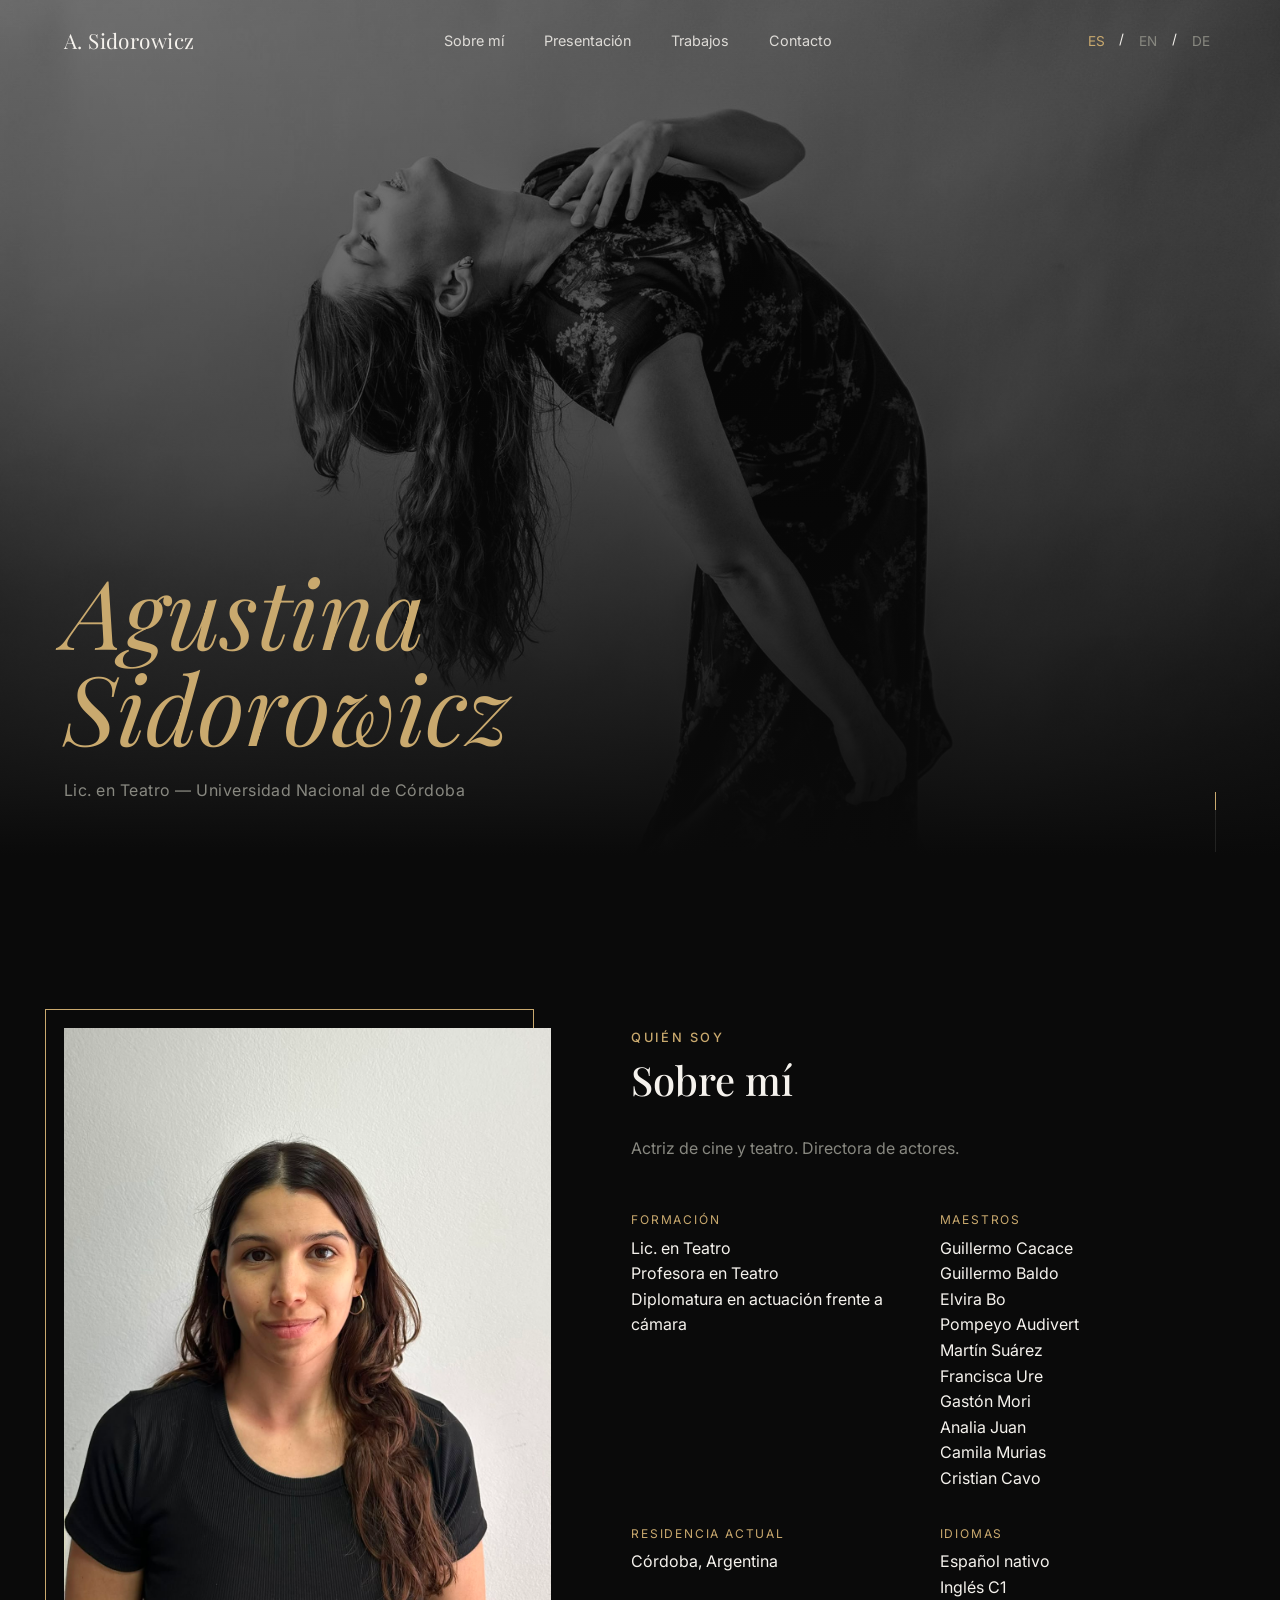
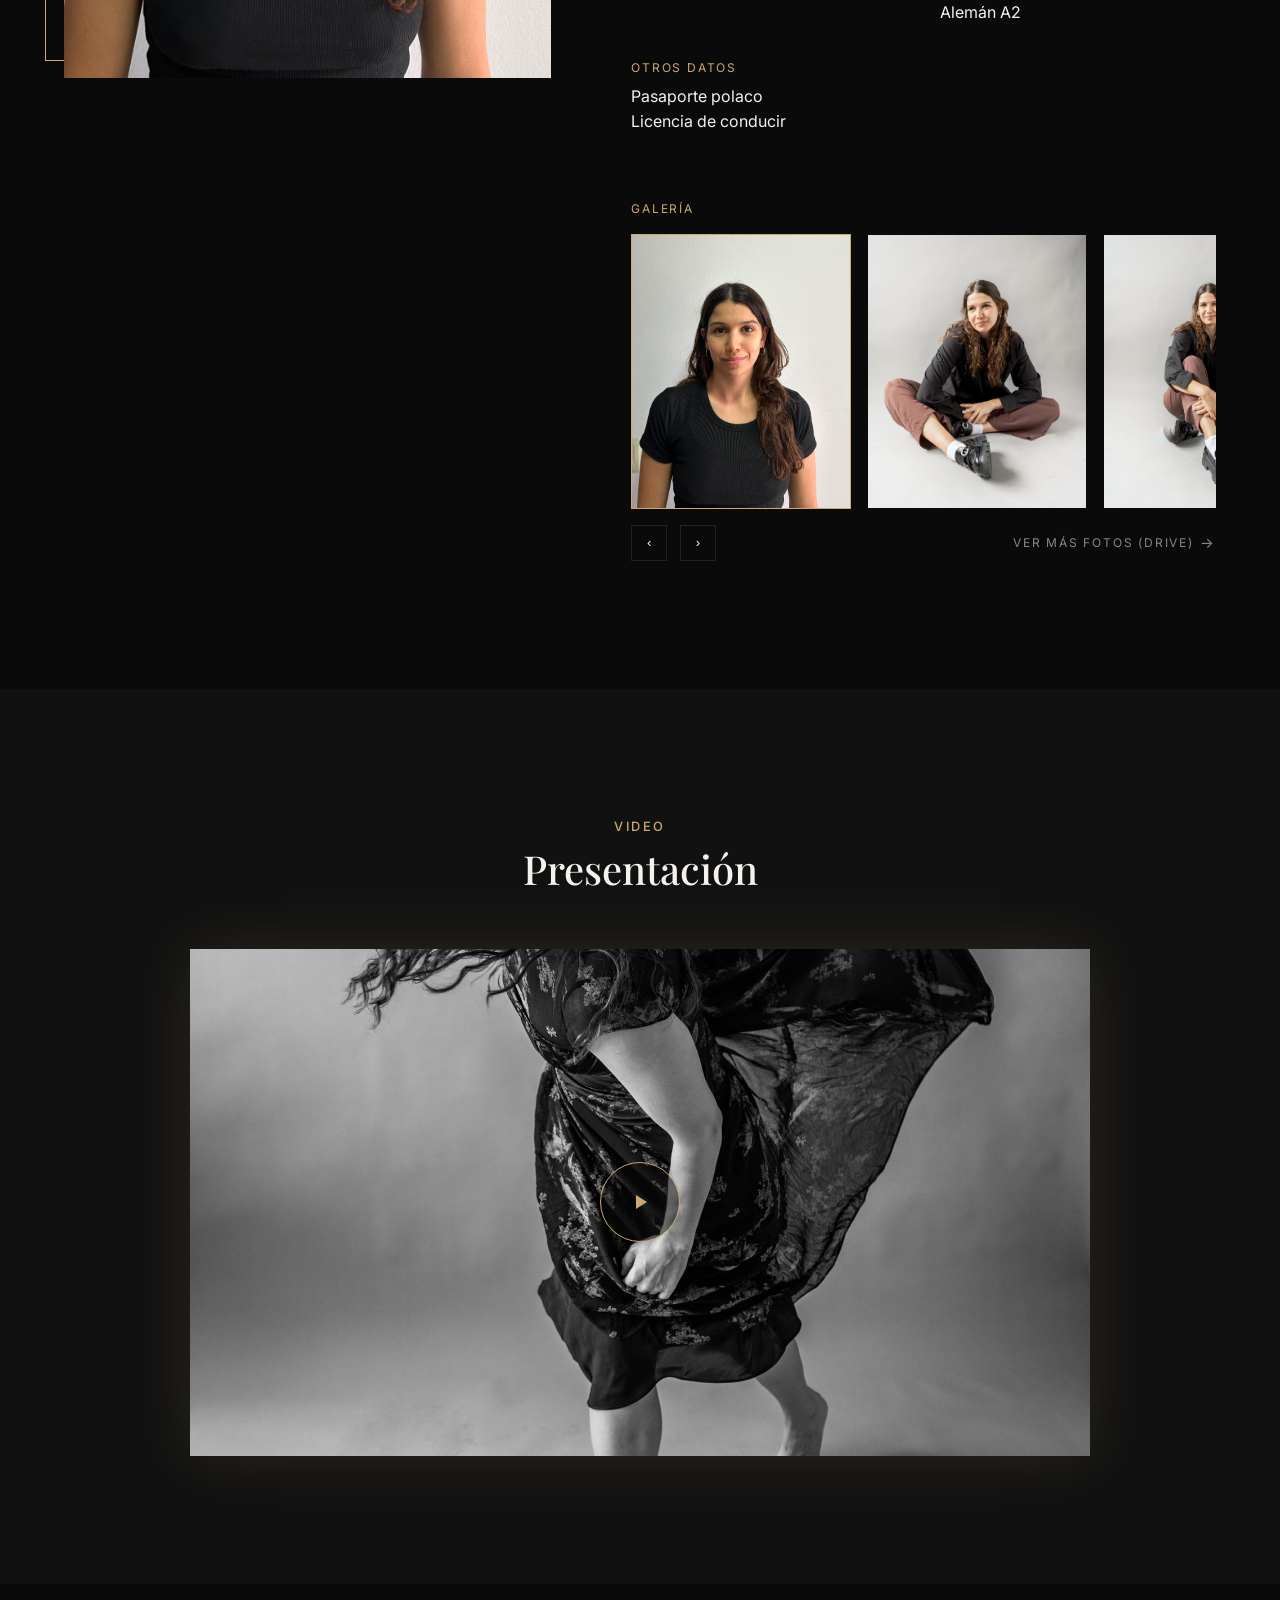
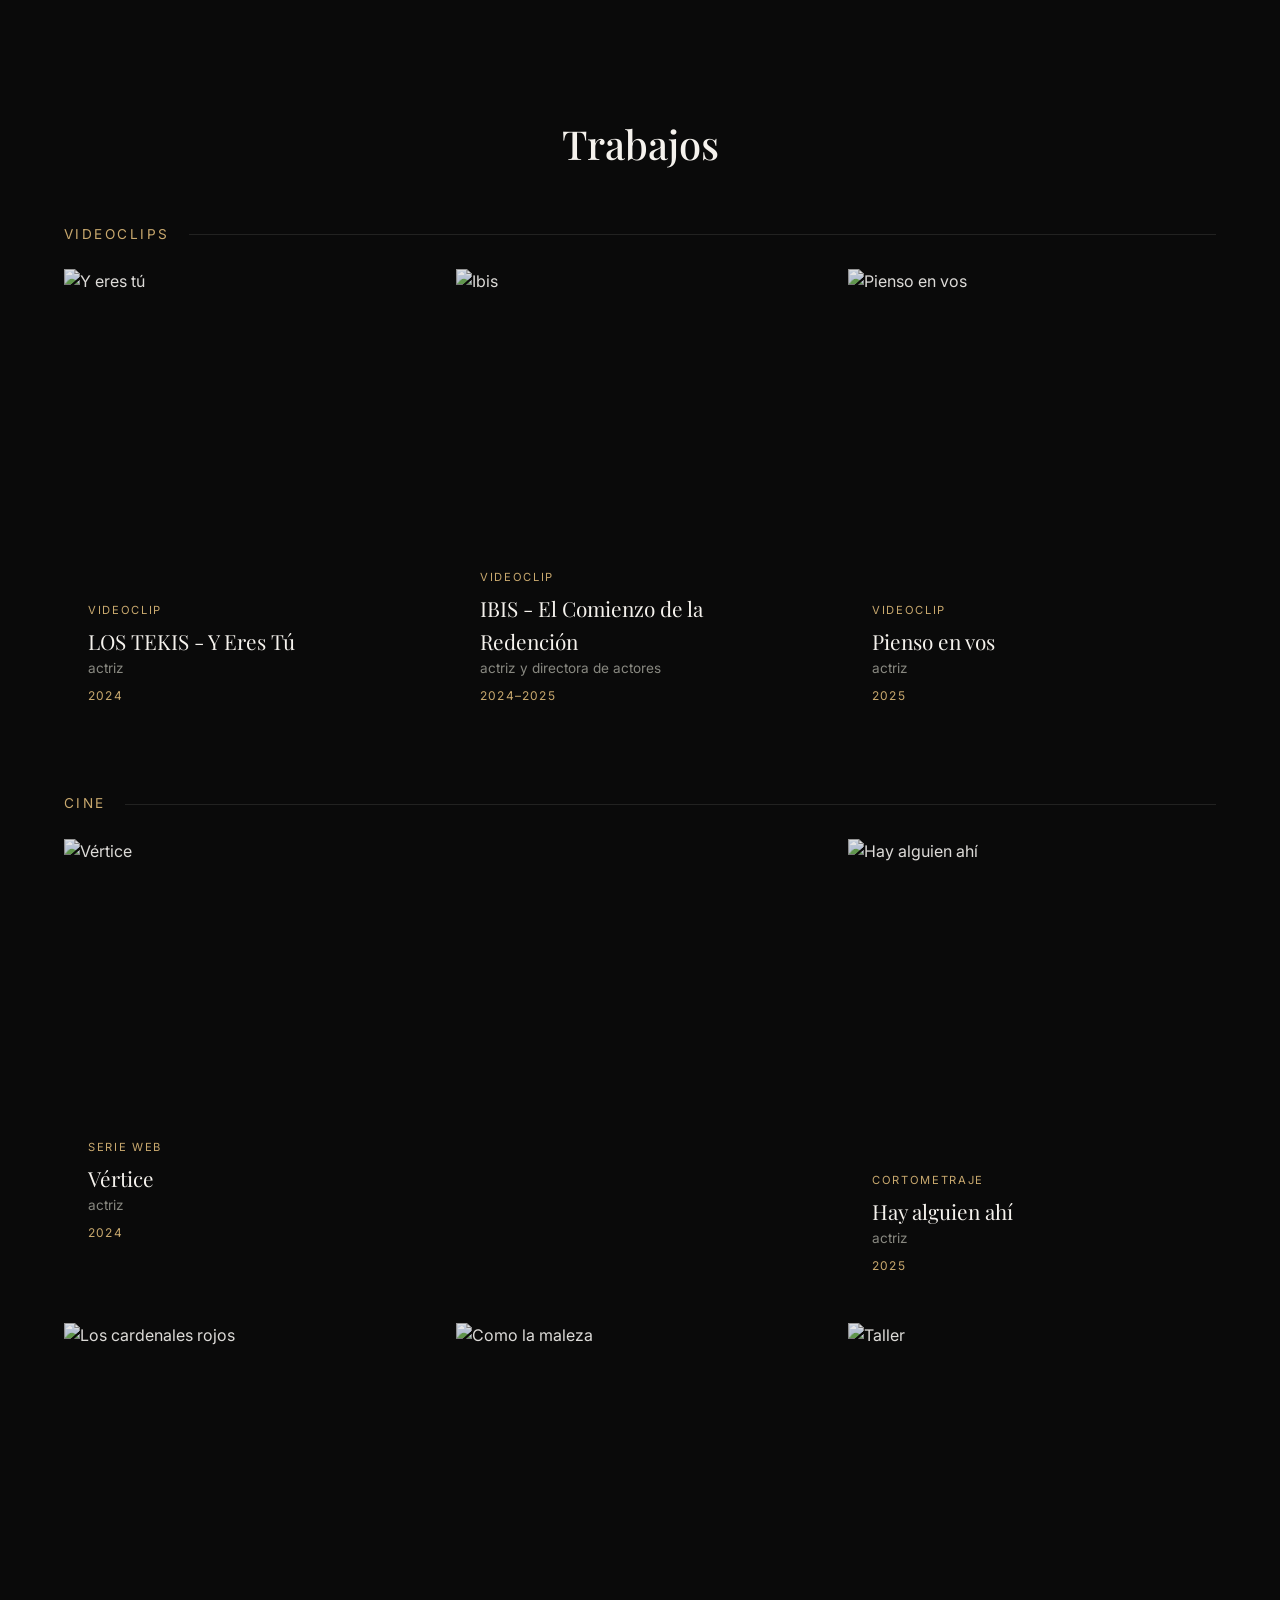
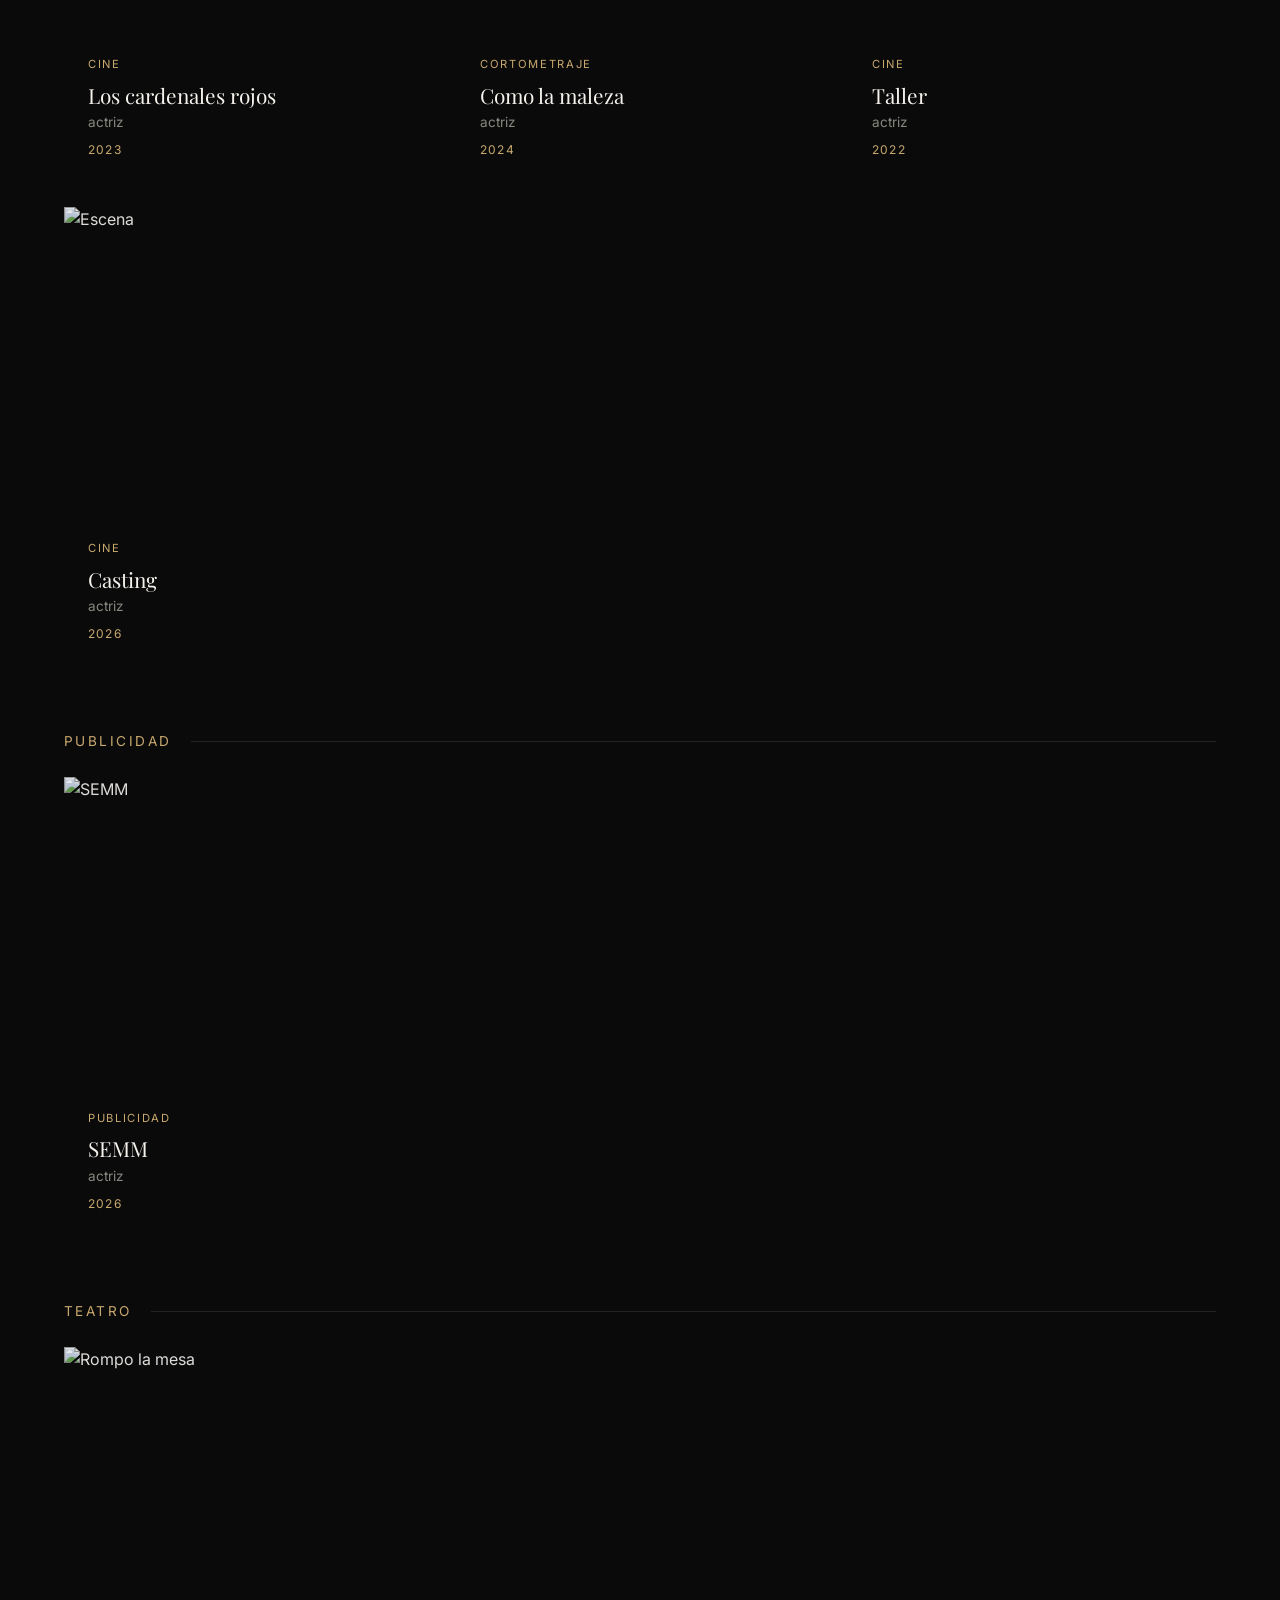
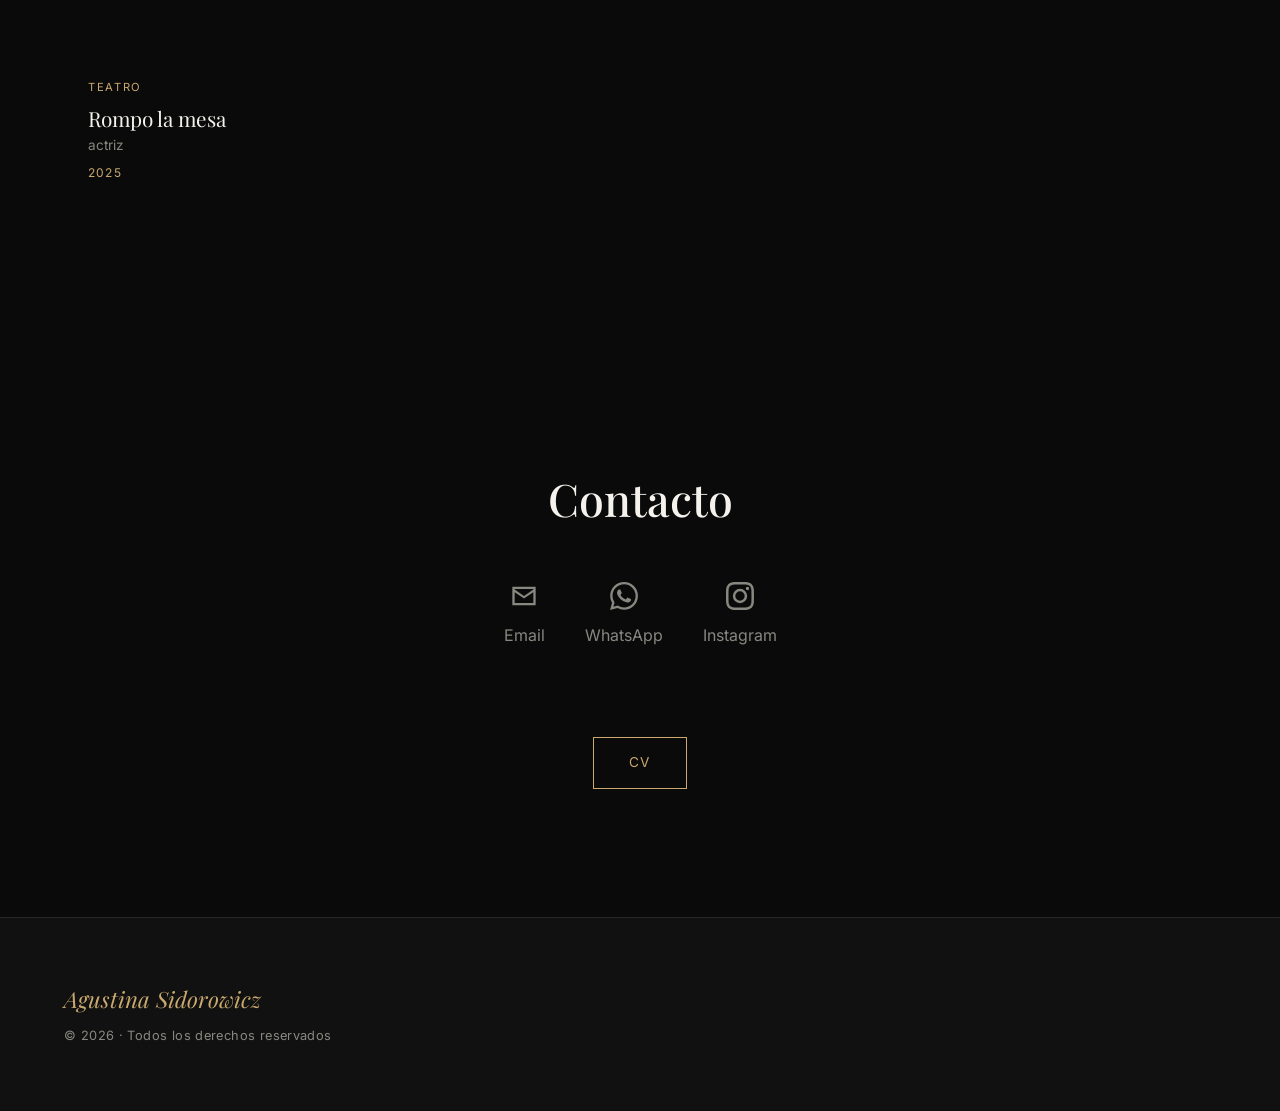
==== commit 74e825f2: "ajustes minimos" ====
--- a/index.html
+++ b/index.html
@@ -8,7 +8,7 @@
 <link rel="preconnect" href="https://fonts.googleapis.com">
 <link rel="preconnect" href="https://fonts.gstatic.com" crossorigin>
 <link href="https://fonts.googleapis.com/css2?family=Playfair+Display:ital,wght@0,400;0,500;1,400;1,500&family=Inter:wght@300;400;500&display=swap" rel="stylesheet">
-<link rel="stylesheet" href="style.css?v=1">
+<link rel="stylesheet" href="style.css?v=2">
 </head>
 <body>
 
@@ -167,7 +167,7 @@
         <div class="overlay">
           <div class="type" data-es="Videoclip" data-en="Music video" data-de="Musikvideo">Videoclip</div>
           <div class="title">IBIS - El Comienzo de la Redención</div>
-          <div class="subtitle" data-es="actriz y directora de actores" data-en="Performer &amp; acting director" data-de="Schauspielerin &amp; Schauspielregie">actriz y directora de actores</div>
+          <div class="subtitle" data-es="actriz y directora de actores" data-en="Performer &amp; acting director" data-de="Schauspielerin &amp; Schauspielregisseurin">actriz y directora de actores</div>
           <div class="year">2024–2025</div>
         </div>
         <div class="play-icon"><svg viewBox="0 0 24 24"><path d="M8 5v14l11-7z"/></svg></div>
@@ -245,6 +245,32 @@
         <div class="play-icon"><svg viewBox="0 0 24 24"><path d="M8 5v14l11-7z"/></svg></div>
       </div>
 
+      <div class="work-card" data-video-url="https://www.youtube.com/embed/TDze6Y7yIgo?autoplay=1">
+        <img src="https://i.ytimg.com/vi/TDze6Y7yIgo/maxresdefault.jpg"
+             onerror="this.onerror=null;this.src='https://i.ytimg.com/vi/TDze6Y7yIgo/hqdefault.jpg'"
+             alt="Taller " loading="lazy">
+        <div class="overlay">
+          <div class="type" data-es="Cine" data-en="Film" data-de="Film">Cine</div>
+          <div class="title">Taller </div>
+          <div class="subtitle" data-es="actriz" data-en="actress" data-de="Schauspielerin">actriz</div>
+          <div class="year">2022</div>
+        </div>
+        <div class="play-icon"><svg viewBox="0 0 24 24"><path d="M8 5v14l11-7z"/></svg></div>
+      </div>
+
+      <div class="work-card" data-video-url="https://www.youtube.com/embed/SitxZE5j6G4?autoplay=1">
+        <img src="https://i.ytimg.com/vi/SitxZE5j6G4/maxresdefault.jpg"
+             onerror="this.onerror=null;this.src='https://i.ytimg.com/vi/SitxZE5j6G4/hqdefault.jpg'"
+             alt="Escena" loading="lazy">
+        <div class="overlay">
+          <div class="type" data-es="Cine" data-en="Film" data-de="Film">Cine</div>
+          <div class="title" data-es="Casting" data-en="Casting" data-de="Casting">Casting</div>
+          <div class="subtitle" data-es="actriz" data-en="actress" data-de="Schauspielerin">actriz</div>
+          <div class="year">2026</div>
+        </div>
+        <div class="play-icon"><svg viewBox="0 0 24 24"><path d="M8 5v14l11-7z"/></svg></div>
+      </div>
+
     </div>
   </div>
 
@@ -281,32 +307,6 @@
           <div class="title">Rompo la mesa</div>
           <div class="subtitle" data-es="actriz" data-en="actress" data-de="Schauspielerin">actriz</div>
           <div class="year">2025</div>
-        </div>
-        <div class="play-icon"><svg viewBox="0 0 24 24"><path d="M8 5v14l11-7z"/></svg></div>
-      </div>
-
-      <div class="work-card" data-video-url="https://www.youtube.com/embed/TDze6Y7yIgo?autoplay=1">
-        <img src="https://i.ytimg.com/vi/TDze6Y7yIgo/maxresdefault.jpg"
-             onerror="this.onerror=null;this.src='https://i.ytimg.com/vi/TDze6Y7yIgo/hqdefault.jpg'"
-             alt="Taller " loading="lazy">
-        <div class="overlay">
-          <div class="type" data-es="Teatro" data-en="Theatre" data-de="Theater">Teatro</div>
-          <div class="title">Taller </div>
-          <div class="subtitle" data-es="actriz" data-en="actress" data-de="Schauspielerin">actriz</div>
-          <div class="year">2022</div>
-        </div>
-        <div class="play-icon"><svg viewBox="0 0 24 24"><path d="M8 5v14l11-7z"/></svg></div>
-      </div>
-
-      <div class="work-card" data-video-url="https://www.youtube.com/embed/SitxZE5j6G4?autoplay=1">
-        <img src="https://i.ytimg.com/vi/SitxZE5j6G4/maxresdefault.jpg"
-             onerror="this.onerror=null;this.src='https://i.ytimg.com/vi/SitxZE5j6G4/hqdefault.jpg'"
-             alt="Escena" loading="lazy">
-        <div class="overlay">
-          <div class="type" data-es="Teatro" data-en="Theatre" data-de="Theater">Teatro</div>
-          <div class="title" data-es="Casting" data-en="Casting" data-de="Casting">Casting</div>
-          <div class="subtitle" data-es="actriz" data-en="actress" data-de="Schauspielerin">actriz</div>
-          <div class="year">2026</div>
         </div>
         <div class="play-icon"><svg viewBox="0 0 24 24"><path d="M8 5v14l11-7z"/></svg></div>
       </div>
@@ -349,7 +349,7 @@
   </div>
 </footer>
 
-<script src="script.js?v=1"></script>
+<script src="script.js?v=2"></script>
 
 </body>
 </html>
